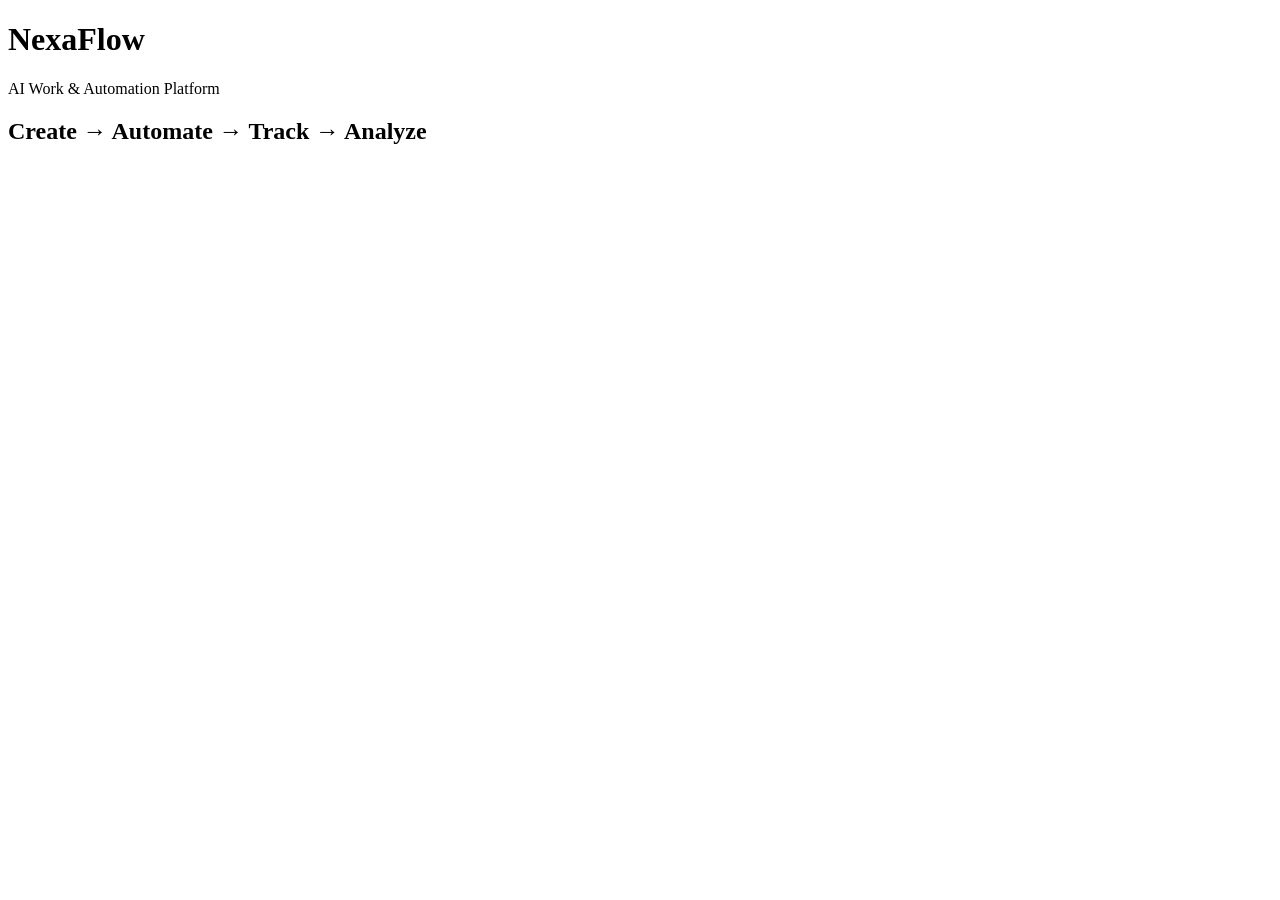
==== frontend/index.html @ 3f10efc0 "Initial NexaFlow website" ====
<!DOCTYPE html>
<html lang="en">
<head>
    <meta charset="UTF-8">
    <meta name="viewport" content="width=device-width, initial-scale=1.0">
    <title>NexaFlow</title>
</head>

<body>
    <h1>NexaFlow</h1>

    <p>AI Work & Automation Platform</p>

    <h2>Create → Automate → Track → Analyze</h2>
</body>
</html>
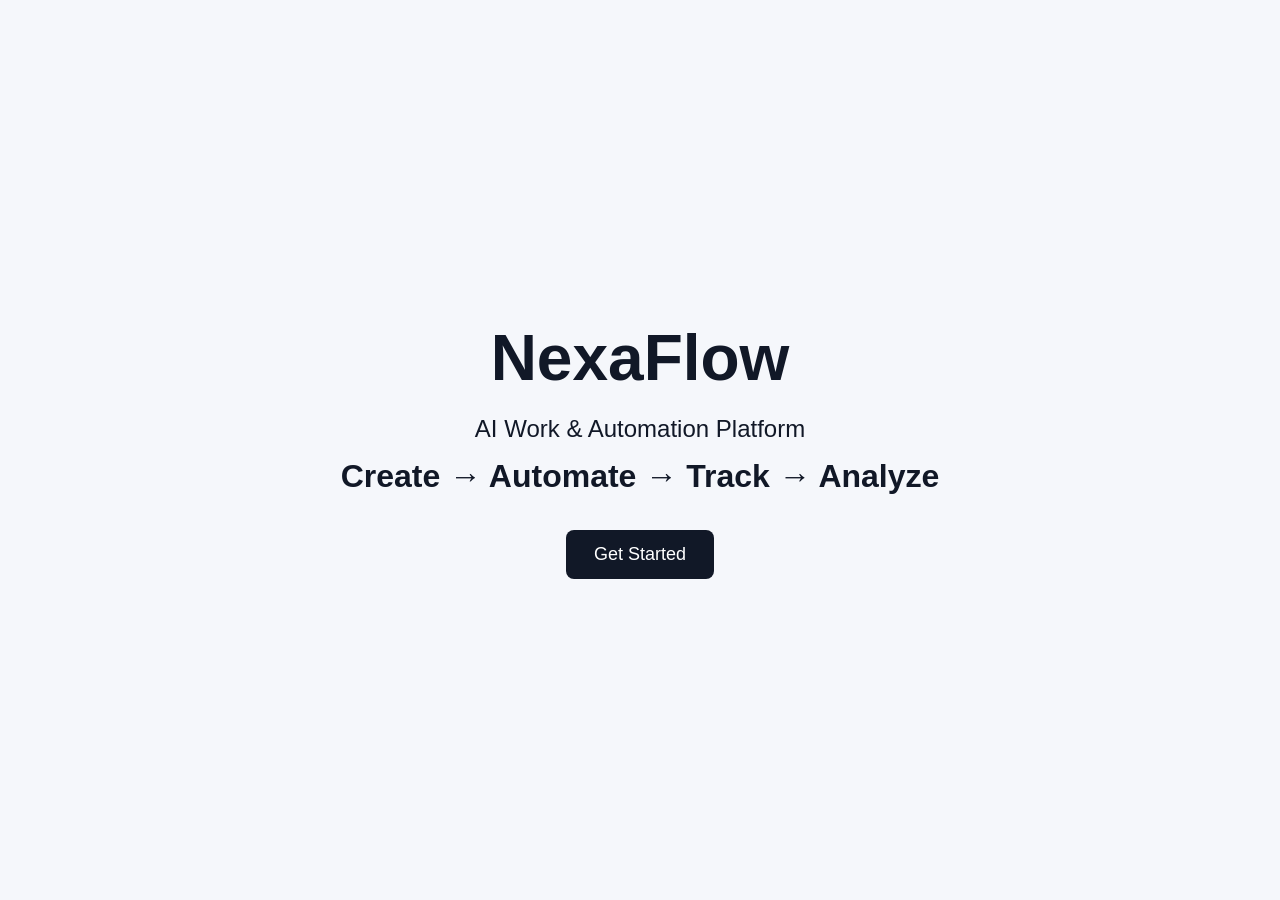
==== commit e445cc0f: "Add NexaFlow landing page styling" ====
--- a/frontend/index.html
+++ b/frontend/index.html
@@ -3,14 +3,25 @@
 <head>
     <meta charset="UTF-8">
     <meta name="viewport" content="width=device-width, initial-scale=1.0">
+
     <title>NexaFlow</title>
+
+    <link rel="stylesheet" href="style.css">
 </head>
 
 <body>
-    <h1>NexaFlow</h1>
 
-    <p>AI Work & Automation Platform</p>
+    <section class="hero">
 
-    <h2>Create → Automate → Track → Analyze</h2>
+        <h1>NexaFlow</h1>
+
+        <p>AI Work & Automation Platform</p>
+
+        <h2>Create → Automate → Track → Analyze</h2>
+
+        <a href="#" class="btn">Get Started</a>
+
+    </section>
+
 </body>
 </html>
--- a/frontend/style.css
+++ b/frontend/style.css
@@ -0,0 +1,46 @@
+* {
+    margin: 0;
+    padding: 0;
+    box-sizing: border-box;
+}
+
+body {
+    font-family: Arial, sans-serif;
+    background: #f5f7fb;
+    color: #111827;
+}
+
+.hero {
+    min-height: 100vh;
+    display: flex;
+    flex-direction: column;
+    justify-content: center;
+    align-items: center;
+    text-align: center;
+    padding: 40px 20px;
+}
+
+.hero h1 {
+    font-size: 64px;
+    margin-bottom: 20px;
+}
+
+.hero p {
+    font-size: 24px;
+    margin-bottom: 15px;
+}
+
+.hero h2 {
+    font-size: 32px;
+    margin-bottom: 35px;
+}
+
+.btn {
+    display: inline-block;
+    padding: 14px 28px;
+    background: #111827;
+    color: white;
+    text-decoration: none;
+    border-radius: 8px;
+    font-size: 18px;
+}
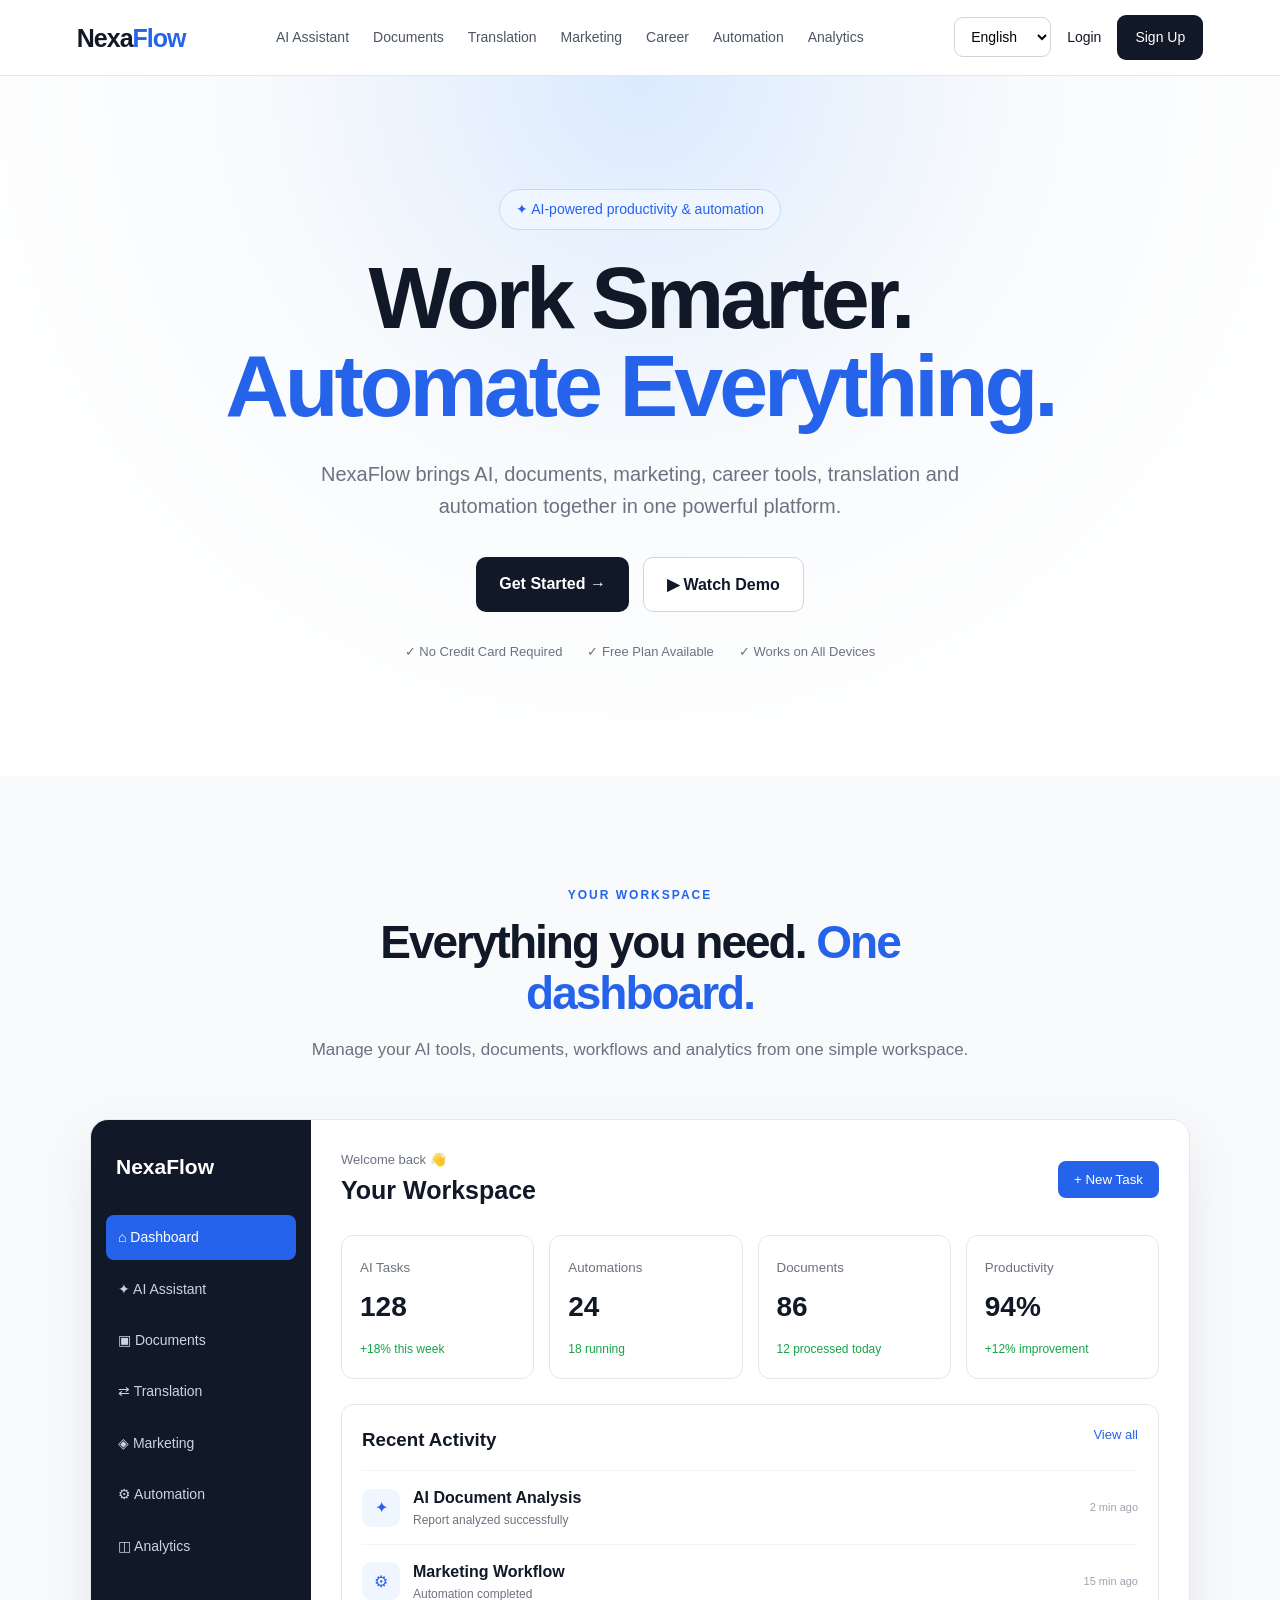
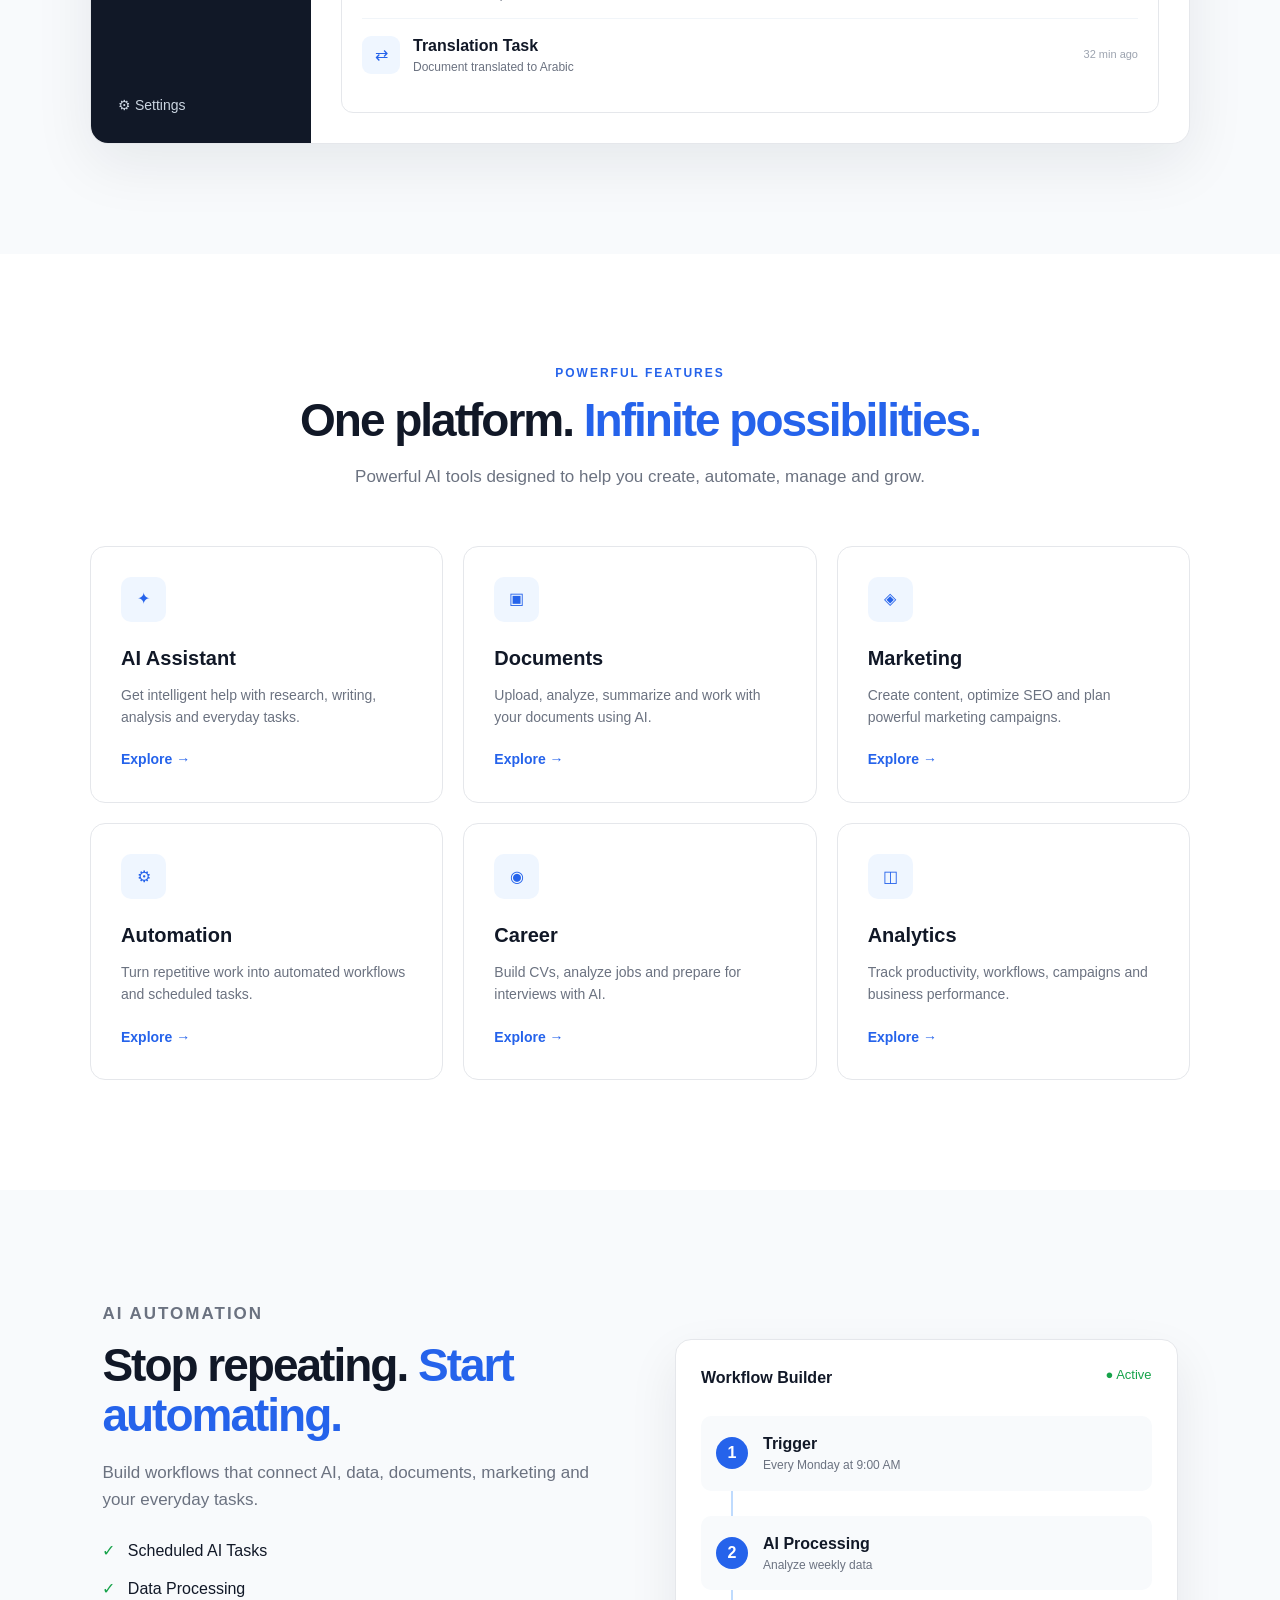
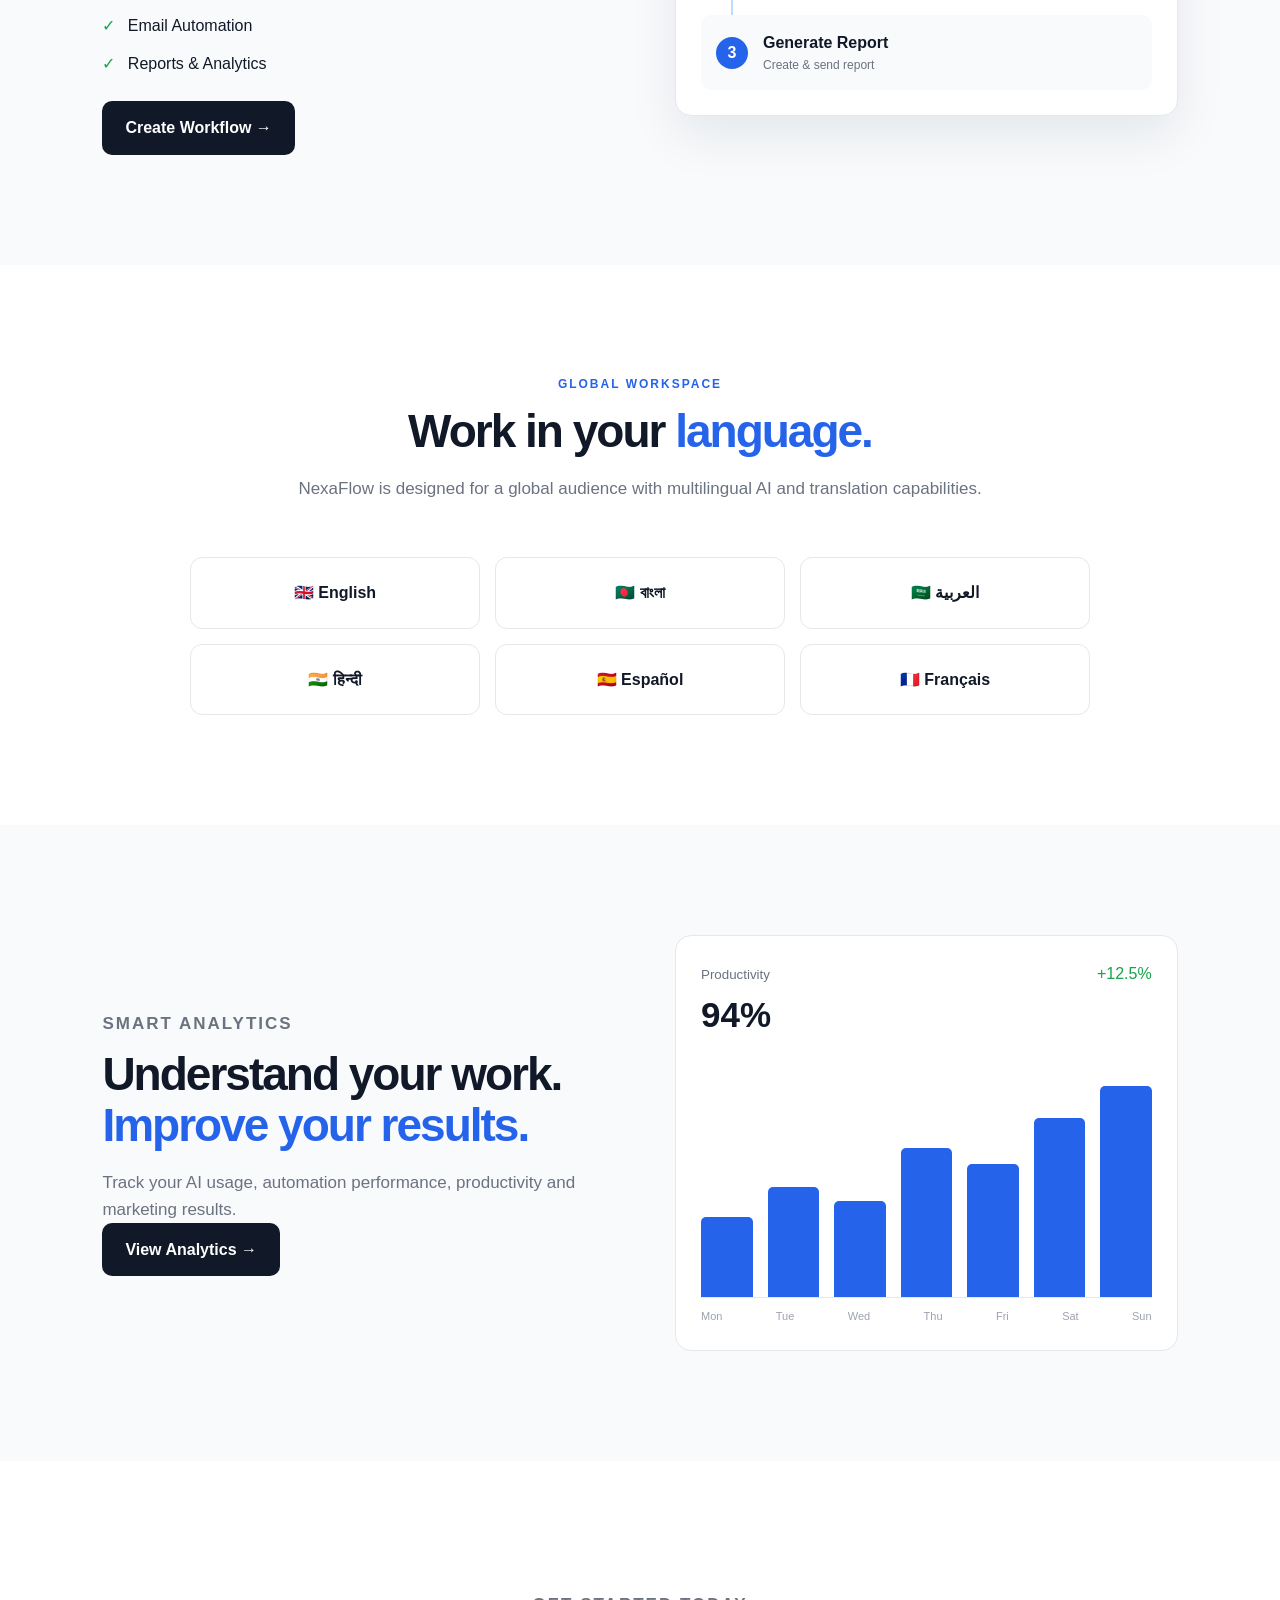
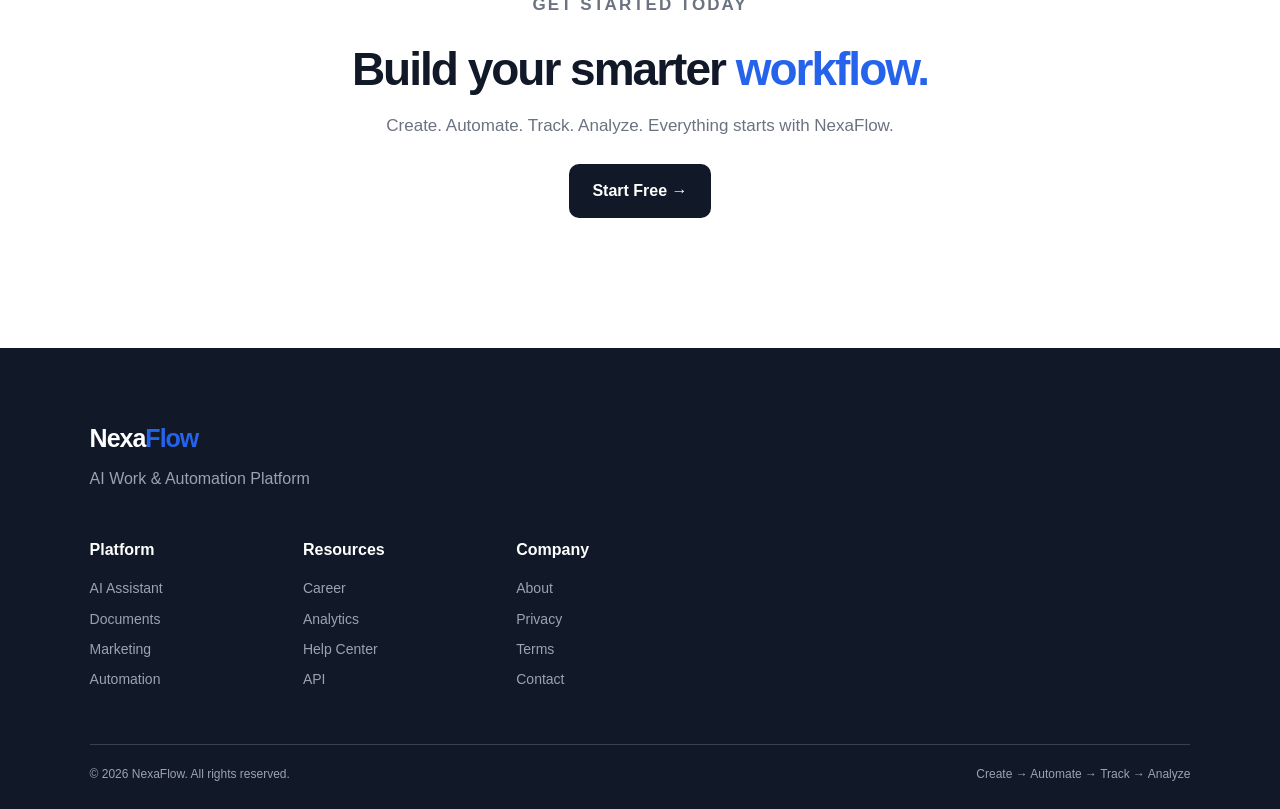
==== commit 6a6c672c: "Build NexaFlow landing page" ====
--- a/frontend/index.html
+++ b/frontend/index.html
@@ -4,24 +4,582 @@
     <meta charset="UTF-8">
     <meta name="viewport" content="width=device-width, initial-scale=1.0">
 
-    <title>NexaFlow</title>
+    <title>NexaFlow — AI Work & Automation Platform</title>
 
     <link rel="stylesheet" href="style.css">
 </head>
 
 <body>
 
-    <section class="hero">
-
-        <h1>NexaFlow</h1>
-
-        <p>AI Work & Automation Platform</p>
-
-        <h2>Create → Automate → Track → Analyze</h2>
-
-        <a href="#" class="btn">Get Started</a>
-
-    </section>
+    <!-- ================= NAVBAR ================= -->
+
+    <header class="navbar">
+        <div class="logo">
+            Nexa<span>Flow</span>
+        </div>
+
+        <nav class="nav-links">
+            <a href="#features">AI Assistant</a>
+            <a href="#features">Documents</a>
+            <a href="#translation">Translation</a>
+            <a href="#features">Marketing</a>
+            <a href="#features">Career</a>
+            <a href="#automation">Automation</a>
+            <a href="#analytics">Analytics</a>
+        </nav>
+
+        <div class="nav-actions">
+            <select class="language-select">
+                <option>English</option>
+                <option>বাংলা</option>
+                <option>العربية</option>
+                <option>हिन्दी</option>
+                <option>Español</option>
+            </select>
+
+            <a href="#" class="login">Login</a>
+
+            <a href="#" class="signup">
+                Sign Up
+            </a>
+        </div>
+    </header>
+
+
+    <!-- ================= HERO ================= -->
+
+    <main>
+
+        <section class="hero">
+
+            <div class="hero-content">
+
+                <div class="hero-badge">
+                    ✦ AI-powered productivity & automation
+                </div>
+
+                <h1>
+                    Work Smarter.
+                    <span>Automate Everything.</span>
+                </h1>
+
+                <p class="hero-text">
+                    NexaFlow brings AI, documents, marketing, career tools,
+                    translation and automation together in one powerful platform.
+                </p>
+
+                <div class="hero-buttons">
+                    <a href="#" class="primary-button">
+                        Get Started →
+                    </a>
+
+                    <a href="#dashboard" class="secondary-button">
+                        ▶ Watch Demo
+                    </a>
+                </div>
+
+                <div class="hero-checks">
+                    <span>✓ No Credit Card Required</span>
+                    <span>✓ Free Plan Available</span>
+                    <span>✓ Works on All Devices</span>
+                </div>
+
+            </div>
+
+        </section>
+
+
+        <!-- ================= DASHBOARD PREVIEW ================= -->
+
+        <section class="dashboard-section" id="dashboard">
+
+            <div class="section-heading">
+                <p class="section-label">YOUR WORKSPACE</p>
+
+                <h2>
+                    Everything you need.
+                    <span>One dashboard.</span>
+                </h2>
+
+                <p>
+                    Manage your AI tools, documents, workflows and analytics
+                    from one simple workspace.
+                </p>
+            </div>
+
+
+            <div class="dashboard-preview">
+
+                <aside class="dashboard-sidebar">
+
+                    <div class="sidebar-logo">
+                        NexaFlow
+                    </div>
+
+                    <a class="active">⌂ Dashboard</a>
+                    <a>✦ AI Assistant</a>
+                    <a>▣ Documents</a>
+                    <a>⇄ Translation</a>
+                    <a>◈ Marketing</a>
+                    <a>⚙ Automation</a>
+                    <a>◫ Analytics</a>
+
+                    <div class="sidebar-bottom">
+                        <a>⚙ Settings</a>
+                    </div>
+
+                </aside>
+
+
+                <div class="dashboard-main">
+
+                    <div class="dashboard-top">
+
+                        <div>
+                            <p>Welcome back 👋</p>
+                            <h3>Your Workspace</h3>
+                        </div>
+
+                        <button>
+                            + New Task
+                        </button>
+
+                    </div>
+
+
+                    <div class="stats-grid">
+
+                        <div class="stat-card">
+                            <small>AI Tasks</small>
+                            <strong>128</strong>
+                            <span>+18% this week</span>
+                        </div>
+
+                        <div class="stat-card">
+                            <small>Automations</small>
+                            <strong>24</strong>
+                            <span>18 running</span>
+                        </div>
+
+                        <div class="stat-card">
+                            <small>Documents</small>
+                            <strong>86</strong>
+                            <span>12 processed today</span>
+                        </div>
+
+                        <div class="stat-card">
+                            <small>Productivity</small>
+                            <strong>94%</strong>
+                            <span>+12% improvement</span>
+                        </div>
+
+                    </div>
+
+
+                    <div class="activity-card">
+
+                        <div class="card-header">
+                            <h3>Recent Activity</h3>
+                            <a href="#">View all</a>
+                        </div>
+
+                        <div class="activity">
+                            <div class="activity-icon">✦</div>
+
+                            <div>
+                                <strong>AI Document Analysis</strong>
+                                <p>Report analyzed successfully</p>
+                            </div>
+
+                            <time>2 min ago</time>
+                        </div>
+
+                        <div class="activity">
+                            <div class="activity-icon">⚙</div>
+
+                            <div>
+                                <strong>Marketing Workflow</strong>
+                                <p>Automation completed</p>
+                            </div>
+
+                            <time>15 min ago</time>
+                        </div>
+
+                        <div class="activity">
+                            <div class="activity-icon">⇄</div>
+
+                            <div>
+                                <strong>Translation Task</strong>
+                                <p>Document translated to Arabic</p>
+                            </div>
+
+                            <time>32 min ago</time>
+                        </div>
+
+                    </div>
+
+                </div>
+
+            </div>
+
+        </section>
+
+
+        <!-- ================= FEATURES ================= -->
+
+        <section class="features-section" id="features">
+
+            <div class="section-heading">
+
+                <p class="section-label">POWERFUL FEATURES</p>
+
+                <h2>
+                    One platform.
+                    <span>Infinite possibilities.</span>
+                </h2>
+
+                <p>
+                    Powerful AI tools designed to help you create,
+                    automate, manage and grow.
+                </p>
+
+            </div>
+
+
+            <div class="features-grid">
+
+                <div class="feature-card">
+                    <div class="feature-icon">✦</div>
+                    <h3>AI Assistant</h3>
+                    <p>
+                        Get intelligent help with research, writing,
+                        analysis and everyday tasks.
+                    </p>
+                    <a href="#">Explore →</a>
+                </div>
+
+
+                <div class="feature-card">
+                    <div class="feature-icon">▣</div>
+                    <h3>Documents</h3>
+                    <p>
+                        Upload, analyze, summarize and work with
+                        your documents using AI.
+                    </p>
+                    <a href="#">Explore →</a>
+                </div>
+
+
+                <div class="feature-card">
+                    <div class="feature-icon">◈</div>
+                    <h3>Marketing</h3>
+                    <p>
+                        Create content, optimize SEO and plan
+                        powerful marketing campaigns.
+                    </p>
+                    <a href="#">Explore →</a>
+                </div>
+
+
+                <div class="feature-card">
+                    <div class="feature-icon">⚙</div>
+                    <h3>Automation</h3>
+                    <p>
+                        Turn repetitive work into automated
+                        workflows and scheduled tasks.
+                    </p>
+                    <a href="#">Explore →</a>
+                </div>
+
+
+                <div class="feature-card">
+                    <div class="feature-icon">◉</div>
+                    <h3>Career</h3>
+                    <p>
+                        Build CVs, analyze jobs and prepare
+                        for interviews with AI.
+                    </p>
+                    <a href="#">Explore →</a>
+                </div>
+
+
+                <div class="feature-card">
+                    <div class="feature-icon">◫</div>
+                    <h3>Analytics</h3>
+                    <p>
+                        Track productivity, workflows,
+                        campaigns and business performance.
+                    </p>
+                    <a href="#">Explore →</a>
+                </div>
+
+            </div>
+
+        </section>
+
+
+        <!-- ================= AUTOMATION ================= -->
+
+        <section class="automation-section" id="automation">
+
+            <div class="automation-content">
+
+                <p class="section-label">AI AUTOMATION</p>
+
+                <h2>
+                    Stop repeating.
+                    <span>Start automating.</span>
+                </h2>
+
+                <p>
+                    Build workflows that connect AI, data, documents,
+                    marketing and your everyday tasks.
+                </p>
+
+                <div class="automation-list">
+
+                    <div>
+                        <span>✓</span>
+                        Scheduled AI Tasks
+                    </div>
+
+                    <div>
+                        <span>✓</span>
+                        Data Processing
+                    </div>
+
+                    <div>
+                        <span>✓</span>
+                        Email Automation
+                    </div>
+
+                    <div>
+                        <span>✓</span>
+                        Reports & Analytics
+                    </div>
+
+                </div>
+
+                <a href="#" class="primary-button">
+                    Create Workflow →
+                </a>
+
+            </div>
+
+
+            <div class="workflow-box">
+
+                <div class="workflow-header">
+                    <strong>Workflow Builder</strong>
+                    <span class="status">● Active</span>
+                </div>
+
+                <div class="workflow-step">
+                    <b>1</b>
+                    <div>
+                        <strong>Trigger</strong>
+                        <p>Every Monday at 9:00 AM</p>
+                    </div>
+                </div>
+
+                <div class="workflow-line"></div>
+
+                <div class="workflow-step">
+                    <b>2</b>
+                    <div>
+                        <strong>AI Processing</strong>
+                        <p>Analyze weekly data</p>
+                    </div>
+                </div>
+
+                <div class="workflow-line"></div>
+
+                <div class="workflow-step">
+                    <b>3</b>
+                    <div>
+                        <strong>Generate Report</strong>
+                        <p>Create & send report</p>
+                    </div>
+                </div>
+
+            </div>
+
+        </section>
+
+
+        <!-- ================= TRANSLATION ================= -->
+
+        <section class="translation-section" id="translation">
+
+            <div class="section-heading">
+
+                <p class="section-label">GLOBAL WORKSPACE</p>
+
+                <h2>
+                    Work in your
+                    <span>language.</span>
+                </h2>
+
+                <p>
+                    NexaFlow is designed for a global audience with
+                    multilingual AI and translation capabilities.
+                </p>
+
+            </div>
+
+            <div class="language-cards">
+
+                <div>🇬🇧 English</div>
+                <div>🇧🇩 বাংলা</div>
+                <div>🇸🇦 العربية</div>
+                <div>🇮🇳 हिन्दी</div>
+                <div>🇪🇸 Español</div>
+                <div>🇫🇷 Français</div>
+
+            </div>
+
+        </section>
+
+
+        <!-- ================= ANALYTICS ================= -->
+
+        <section class="analytics-section" id="analytics">
+
+            <div class="analytics-content">
+
+                <p class="section-label">SMART ANALYTICS</p>
+
+                <h2>
+                    Understand your work.
+                    <span>Improve your results.</span>
+                </h2>
+
+                <p>
+                    Track your AI usage, automation performance,
+                    productivity and marketing results.
+                </p>
+
+                <a href="#" class="primary-button">
+                    View Analytics →
+                </a>
+
+            </div>
+
+
+            <div class="chart-card">
+
+                <div class="chart-header">
+                    <div>
+                        <small>Productivity</small>
+                        <h3>94%</h3>
+                    </div>
+
+                    <span>+12.5%</span>
+                </div>
+
+                <div class="chart">
+
+                    <div class="bar" style="height: 35%"></div>
+                    <div class="bar" style="height: 48%"></div>
+                    <div class="bar" style="height: 42%"></div>
+                    <div class="bar" style="height: 65%"></div>
+                    <div class="bar" style="height: 58%"></div>
+                    <div class="bar" style="height: 78%"></div>
+                    <div class="bar" style="height: 92%"></div>
+
+                </div>
+
+                <div class="chart-days">
+                    <span>Mon</span>
+                    <span>Tue</span>
+                    <span>Wed</span>
+                    <span>Thu</span>
+                    <span>Fri</span>
+                    <span>Sat</span>
+                    <span>Sun</span>
+                </div>
+
+            </div>
+
+        </section>
+
+
+        <!-- ================= CTA ================= -->
+
+        <section class="cta-section">
+
+            <p class="section-label">GET STARTED TODAY</p>
+
+            <h2>
+                Build your smarter
+                <span>workflow.</span>
+            </h2>
+
+            <p>
+                Create. Automate. Track. Analyze.
+                Everything starts with NexaFlow.
+            </p>
+
+            <a href="#" class="primary-button">
+                Start Free →
+            </a>
+
+        </section>
+
+    </main>
+
+
+    <!-- ================= FOOTER ================= -->
+
+    <footer class="footer">
+
+        <div class="footer-brand">
+
+            <div class="logo">
+                Nexa<span>Flow</span>
+            </div>
+
+            <p>
+                AI Work & Automation Platform
+            </p>
+
+        </div>
+
+
+        <div class="footer-links">
+
+            <div>
+                <h4>Platform</h4>
+                <a href="#">AI Assistant</a>
+                <a href="#">Documents</a>
+                <a href="#">Marketing</a>
+                <a href="#">Automation</a>
+            </div>
+
+            <div>
+                <h4>Resources</h4>
+                <a href="#">Career</a>
+                <a href="#">Analytics</a>
+                <a href="#">Help Center</a>
+                <a href="#">API</a>
+            </div>
+
+            <div>
+                <h4>Company</h4>
+                <a href="#">About</a>
+                <a href="#">Privacy</a>
+                <a href="#">Terms</a>
+                <a href="#">Contact</a>
+            </div>
+
+        </div>
+
+        <div class="footer-bottom">
+            <p>© 2026 NexaFlow. All rights reserved.</p>
+            <p>Create → Automate → Track → Analyze</p>
+        </div>
+
+    </footer>
 
 </body>
 </html>
--- a/frontend/style.css
+++ b/frontend/style.css
@@ -1,46 +1,752 @@
+/* =========================
+   RESET
+========================= */
+
 * {
     margin: 0;
     padding: 0;
     box-sizing: border-box;
 }
 
+html {
+    scroll-behavior: smooth;
+}
+
 body {
-    font-family: Arial, sans-serif;
-    background: #f5f7fb;
+    font-family: Arial, Helvetica, sans-serif;
     color: #111827;
-}
-
-.hero {
-    min-height: 100vh;
-    display: flex;
-    flex-direction: column;
-    justify-content: center;
-    align-items: center;
-    text-align: center;
-    padding: 40px 20px;
-}
-
-.hero h1 {
-    font-size: 64px;
-    margin-bottom: 20px;
-}
-
-.hero p {
-    font-size: 24px;
-    margin-bottom: 15px;
-}
-
-.hero h2 {
-    font-size: 32px;
-    margin-bottom: 35px;
-}
-
-.btn {
-    display: inline-block;
-    padding: 14px 28px;
+    background: #ffffff;
+    line-height: 1.6;
+}
+
+a {
+    text-decoration: none;
+    color: inherit;
+}
+
+
+/* =========================
+   NAVBAR
+========================= */
+
+.navbar {
+    height: 76px;
+    padding: 0 6%;
+    display: flex;
+    align-items: center;
+    justify-content: space-between;
+    border-bottom: 1px solid #e5e7eb;
+    background: #ffffff;
+    position: sticky;
+    top: 0;
+    z-index: 1000;
+}
+
+.logo {
+    font-size: 25px;
+    font-weight: 800;
+    letter-spacing: -1px;
+}
+
+.logo span {
+    color: #2563eb;
+}
+
+.nav-links {
+    display: flex;
+    gap: 24px;
+    align-items: center;
+}
+
+.nav-links a {
+    font-size: 14px;
+    color: #4b5563;
+    transition: 0.2s;
+}
+
+.nav-links a:hover {
+    color: #2563eb;
+}
+
+.nav-actions {
+    display: flex;
+    align-items: center;
+    gap: 16px;
+}
+
+.language-select {
+    padding: 10px 12px;
+    border: 1px solid #d1d5db;
+    border-radius: 9px;
+    background: #ffffff;
+    font-size: 14px;
+}
+
+.login {
+    font-size: 14px;
+}
+
+.signup {
     background: #111827;
     color: white;
-    text-decoration: none;
+    padding: 11px 18px;
+    border-radius: 9px;
+    font-size: 14px;
+}
+
+
+/* =========================
+   HERO
+========================= */
+
+.hero {
+    min-height: 700px;
+    display: flex;
+    align-items: center;
+    justify-content: center;
+    text-align: center;
+    padding: 100px 20px;
+    background:
+        radial-gradient(circle at top, #dbeafe 0, #f8fafc 40%, #ffffff 75%);
+}
+
+.hero-content {
+    max-width: 900px;
+}
+
+.hero-badge {
+    display: inline-block;
+    padding: 8px 16px;
+    background: #eff6ff;
+    border: 1px solid #bfdbfe;
+    border-radius: 50px;
+    color: #2563eb;
+    font-size: 14px;
+    margin-bottom: 24px;
+}
+
+.hero h1 {
+    font-size: clamp(50px, 7vw, 88px);
+    line-height: 1;
+    letter-spacing: -4px;
+    margin-bottom: 28px;
+}
+
+.hero h1 span {
+    display: block;
+    color: #2563eb;
+}
+
+.hero-text {
+    max-width: 680px;
+    margin: auto;
+    font-size: 20px;
+    color: #6b7280;
+}
+
+.hero-buttons {
+    display: flex;
+    justify-content: center;
+    gap: 14px;
+    margin-top: 35px;
+}
+
+.primary-button,
+.secondary-button {
+    display: inline-block;
+    padding: 14px 23px;
+    border-radius: 10px;
+    font-weight: 600;
+}
+
+.primary-button {
+    background: #111827;
+    color: white;
+}
+
+.secondary-button {
+    border: 1px solid #d1d5db;
+    background: white;
+}
+
+.hero-checks {
+    display: flex;
+    justify-content: center;
+    gap: 25px;
+    margin-top: 30px;
+    color: #6b7280;
+    font-size: 13px;
+}
+
+
+/* =========================
+   SECTION HEADING
+========================= */
+
+.section-heading {
+    text-align: center;
+    max-width: 700px;
+    margin: 0 auto 55px;
+}
+
+.section-label {
+    color: #2563eb;
+    font-size: 12px;
+    font-weight: 700;
+    letter-spacing: 2px;
+    margin-bottom: 12px;
+}
+
+.section-heading h2,
+.automation-content h2,
+.analytics-content h2,
+.cta-section h2 {
+    font-size: 46px;
+    line-height: 1.1;
+    letter-spacing: -2px;
+    margin-bottom: 18px;
+}
+
+.section-heading h2 span,
+.automation-content h2 span,
+.analytics-content h2 span,
+.cta-section h2 span {
+    color: #2563eb;
+}
+
+.section-heading > p:last-child,
+.automation-content > p,
+.analytics-content > p,
+.cta-section > p {
+    color: #6b7280;
+    font-size: 17px;
+}
+
+
+/* =========================
+   DASHBOARD
+========================= */
+
+.dashboard-section {
+    padding: 110px 6%;
+    background: #f8fafc;
+}
+
+.dashboard-preview {
+    max-width: 1100px;
+    margin: auto;
+    display: flex;
+    min-height: 530px;
+    background: white;
+    border: 1px solid #e5e7eb;
+    border-radius: 18px;
+    overflow: hidden;
+    box-shadow: 0 20px 60px rgba(15, 23, 42, 0.08);
+}
+
+.dashboard-sidebar {
+    width: 220px;
+    padding: 25px 15px;
+    background: #111827;
+    color: white;
+    display: flex;
+    flex-direction: column;
+    gap: 7px;
+}
+
+.sidebar-logo {
+    font-size: 21px;
+    font-weight: bold;
+    margin: 5px 10px 25px;
+}
+
+.dashboard-sidebar a {
+    padding: 11px 12px;
     border-radius: 8px;
-    font-size: 18px;
+    color: #cbd5e1;
+    font-size: 14px;
+}
+
+.dashboard-sidebar a.active {
+    background: #2563eb;
+    color: white;
+}
+
+.sidebar-bottom {
+    margin-top: auto;
+}
+
+.dashboard-main {
+    flex: 1;
+    padding: 30px;
+}
+
+.dashboard-top {
+    display: flex;
+    justify-content: space-between;
+    align-items: center;
+    margin-bottom: 25px;
+}
+
+.dashboard-top p {
+    color: #6b7280;
+    font-size: 13px;
+}
+
+.dashboard-top h3 {
+    font-size: 25px;
+}
+
+.dashboard-top button {
+    border: none;
+    background: #2563eb;
+    color: white;
+    padding: 11px 16px;
+    border-radius: 8px;
+}
+
+.stats-grid {
+    display: grid;
+    grid-template-columns: repeat(4, 1fr);
+    gap: 15px;
+}
+
+.stat-card {
+    padding: 18px;
+    border: 1px solid #e5e7eb;
+    border-radius: 12px;
+}
+
+.stat-card small {
+    color: #6b7280;
+}
+
+.stat-card strong {
+    display: block;
+    font-size: 28px;
+    margin: 5px 0;
+}
+
+.stat-card span {
+    font-size: 12px;
+    color: #16a34a;
+}
+
+.activity-card {
+    margin-top: 25px;
+    border: 1px solid #e5e7eb;
+    border-radius: 12px;
+    padding: 20px;
+}
+
+.card-header {
+    display: flex;
+    justify-content: space-between;
+    margin-bottom: 15px;
+}
+
+.card-header a {
+    color: #2563eb;
+    font-size: 13px;
+}
+
+.activity {
+    display: flex;
+    align-items: center;
+    gap: 13px;
+    padding: 14px 0;
+    border-top: 1px solid #f1f5f9;
+}
+
+.activity-icon {
+    width: 38px;
+    height: 38px;
+    display: grid;
+    place-items: center;
+    background: #eff6ff;
+    border-radius: 9px;
+    color: #2563eb;
+}
+
+.activity p {
+    font-size: 12px;
+    color: #6b7280;
+}
+
+.activity time {
+    margin-left: auto;
+    color: #9ca3af;
+    font-size: 11px;
+}
+
+
+/* =========================
+   FEATURES
+========================= */
+
+.features-section {
+    padding: 110px 6%;
+}
+
+.features-grid {
+    max-width: 1100px;
+    margin: auto;
+    display: grid;
+    grid-template-columns: repeat(3, 1fr);
+    gap: 20px;
+}
+
+.feature-card {
+    padding: 30px;
+    border: 1px solid #e5e7eb;
+    border-radius: 15px;
+    transition: 0.25s;
+}
+
+.feature-card:hover {
+    transform: translateY(-5px);
+    box-shadow: 0 15px 35px rgba(15, 23, 42, 0.08);
+}
+
+.feature-icon {
+    width: 45px;
+    height: 45px;
+    display: grid;
+    place-items: center;
+    background: #eff6ff;
+    color: #2563eb;
+    border-radius: 10px;
+    margin-bottom: 20px;
+}
+
+.feature-card h3 {
+    margin-bottom: 10px;
+    font-size: 20px;
+}
+
+.feature-card p {
+    color: #6b7280;
+    font-size: 14px;
+    margin-bottom: 18px;
+}
+
+.feature-card a {
+    color: #2563eb;
+    font-weight: 600;
+    font-size: 14px;
+}
+
+
+/* =========================
+   AUTOMATION
+========================= */
+
+.automation-section {
+    padding: 110px 8%;
+    background: #f8fafc;
+    display: grid;
+    grid-template-columns: 1fr 1fr;
+    gap: 70px;
+    align-items: center;
+}
+
+.automation-list {
+    margin: 25px 0;
+}
+
+.automation-list div {
+    margin: 12px 0;
+}
+
+.automation-list span {
+    color: #16a34a;
+    margin-right: 8px;
+}
+
+.workflow-box {
+    background: white;
+    border: 1px solid #e5e7eb;
+    border-radius: 16px;
+    padding: 25px;
+    box-shadow: 0 20px 50px rgba(15, 23, 42, 0.08);
+}
+
+.workflow-header {
+    display: flex;
+    justify-content: space-between;
+    margin-bottom: 25px;
+}
+
+.status {
+    color: #16a34a;
+    font-size: 13px;
+}
+
+.workflow-step {
+    display: flex;
+    gap: 15px;
+    align-items: center;
+    padding: 15px;
+    background: #f8fafc;
+    border-radius: 10px;
+}
+
+.workflow-step b {
+    width: 32px;
+    height: 32px;
+    display: grid;
+    place-items: center;
+    background: #2563eb;
+    color: white;
+    border-radius: 50%;
+}
+
+.workflow-step p {
+    color: #6b7280;
+    font-size: 12px;
+}
+
+.workflow-line {
+    height: 25px;
+    width: 2px;
+    background: #bfdbfe;
+    margin-left: 30px;
+}
+
+
+/* =========================
+   TRANSLATION
+========================= */
+
+.translation-section {
+    padding: 110px 6%;
+}
+
+.language-cards {
+    max-width: 900px;
+    margin: auto;
+    display: grid;
+    grid-template-columns: repeat(3, 1fr);
+    gap: 15px;
+}
+
+.language-cards div {
+    padding: 22px;
+    border: 1px solid #e5e7eb;
+    border-radius: 12px;
+    text-align: center;
+    font-weight: 600;
+}
+
+
+/* =========================
+   ANALYTICS
+========================= */
+
+.analytics-section {
+    padding: 110px 8%;
+    background: #f8fafc;
+    display: grid;
+    grid-template-columns: 1fr 1fr;
+    gap: 70px;
+    align-items: center;
+}
+
+.chart-card {
+    background: white;
+    border: 1px solid #e5e7eb;
+    border-radius: 16px;
+    padding: 25px;
+}
+
+.chart-header {
+    display: flex;
+    justify-content: space-between;
+}
+
+.chart-header small {
+    color: #6b7280;
+}
+
+.chart-header h3 {
+    font-size: 35px;
+}
+
+.chart-header span {
+    color: #16a34a;
+}
+
+.chart {
+    height: 230px;
+    margin-top: 25px;
+    display: flex;
+    align-items: end;
+    gap: 15px;
+    border-bottom: 1px solid #e5e7eb;
+}
+
+.bar {
+    flex: 1;
+    background: #2563eb;
+    border-radius: 5px 5px 0 0;
+}
+
+.chart-days {
+    display: flex;
+    justify-content: space-between;
+    margin-top: 10px;
+    color: #9ca3af;
+    font-size: 11px;
+}
+
+
+/* =========================
+   CTA
+========================= */
+
+.cta-section {
+    text-align: center;
+    padding: 130px 20px;
+}
+
+.cta-section p {
+    max-width: 600px;
+    margin: 0 auto 25px;
+}
+
+
+/* =========================
+   FOOTER
+========================= */
+
+.footer {
+    background: #111827;
+    color: white;
+    padding: 70px 7% 25px;
+}
+
+.footer-brand p {
+    color: #9ca3af;
+    margin-top: 8px;
+}
+
+.footer-links {
+    display: grid;
+    grid-template-columns: repeat(3, 1fr);
+    max-width: 600px;
+    margin: 45px 0;
+    gap: 40px;
+}
+
+.footer-links h4 {
+    margin-bottom: 15px;
+}
+
+.footer-links a {
+    display: block;
+    color: #9ca3af;
+    font-size: 14px;
+    margin: 8px 0;
+}
+
+.footer-bottom {
+    padding-top: 20px;
+    border-top: 1px solid #374151;
+    display: flex;
+    justify-content: space-between;
+    color: #9ca3af;
+    font-size: 12px;
+}
+
+
+/* =========================
+   RESPONSIVE
+========================= */
+
+@media (max-width: 1000px) {
+
+    .nav-links {
+        display: none;
+    }
+
+    .features-grid {
+        grid-template-columns: repeat(2, 1fr);
+    }
+
+    .automation-section,
+    .analytics-section {
+        grid-template-columns: 1fr;
+    }
+
+    .stats-grid {
+        grid-template-columns: repeat(2, 1fr);
+    }
+}
+
+
+@media (max-width: 700px) {
+
+    .navbar {
+        padding: 0 20px;
+    }
+
+    .nav-actions .login,
+    .language-select {
+        display: none;
+    }
+
+    .hero {
+        min-height: 600px;
+        padding: 80px 20px;
+    }
+
+    .hero h1 {
+        letter-spacing: -2px;
+    }
+
+    .hero-text {
+        font-size: 17px;
+    }
+
+    .hero-buttons {
+        flex-direction: column;
+    }
+
+    .hero-checks {
+        flex-direction: column;
+        gap: 8px;
+    }
+
+    .dashboard-sidebar {
+        display: none;
+    }
+
+    .dashboard-main {
+        padding: 20px;
+    }
+
+    .features-grid,
+    .language-cards {
+        grid-template-columns: 1fr;
+    }
+
+    .stats-grid {
+        grid-template-columns: 1fr;
+    }
+
+    .section-heading h2,
+    .automation-content h2,
+    .analytics-content h2,
+    .cta-section h2 {
+        font-size: 36px;
+    }
+
+    .footer-links {
+        grid-template-columns: 1fr 1fr;
+    }
+
+    .footer-bottom {
+        flex-direction: column;
+        gap: 10px;
+    }
 }
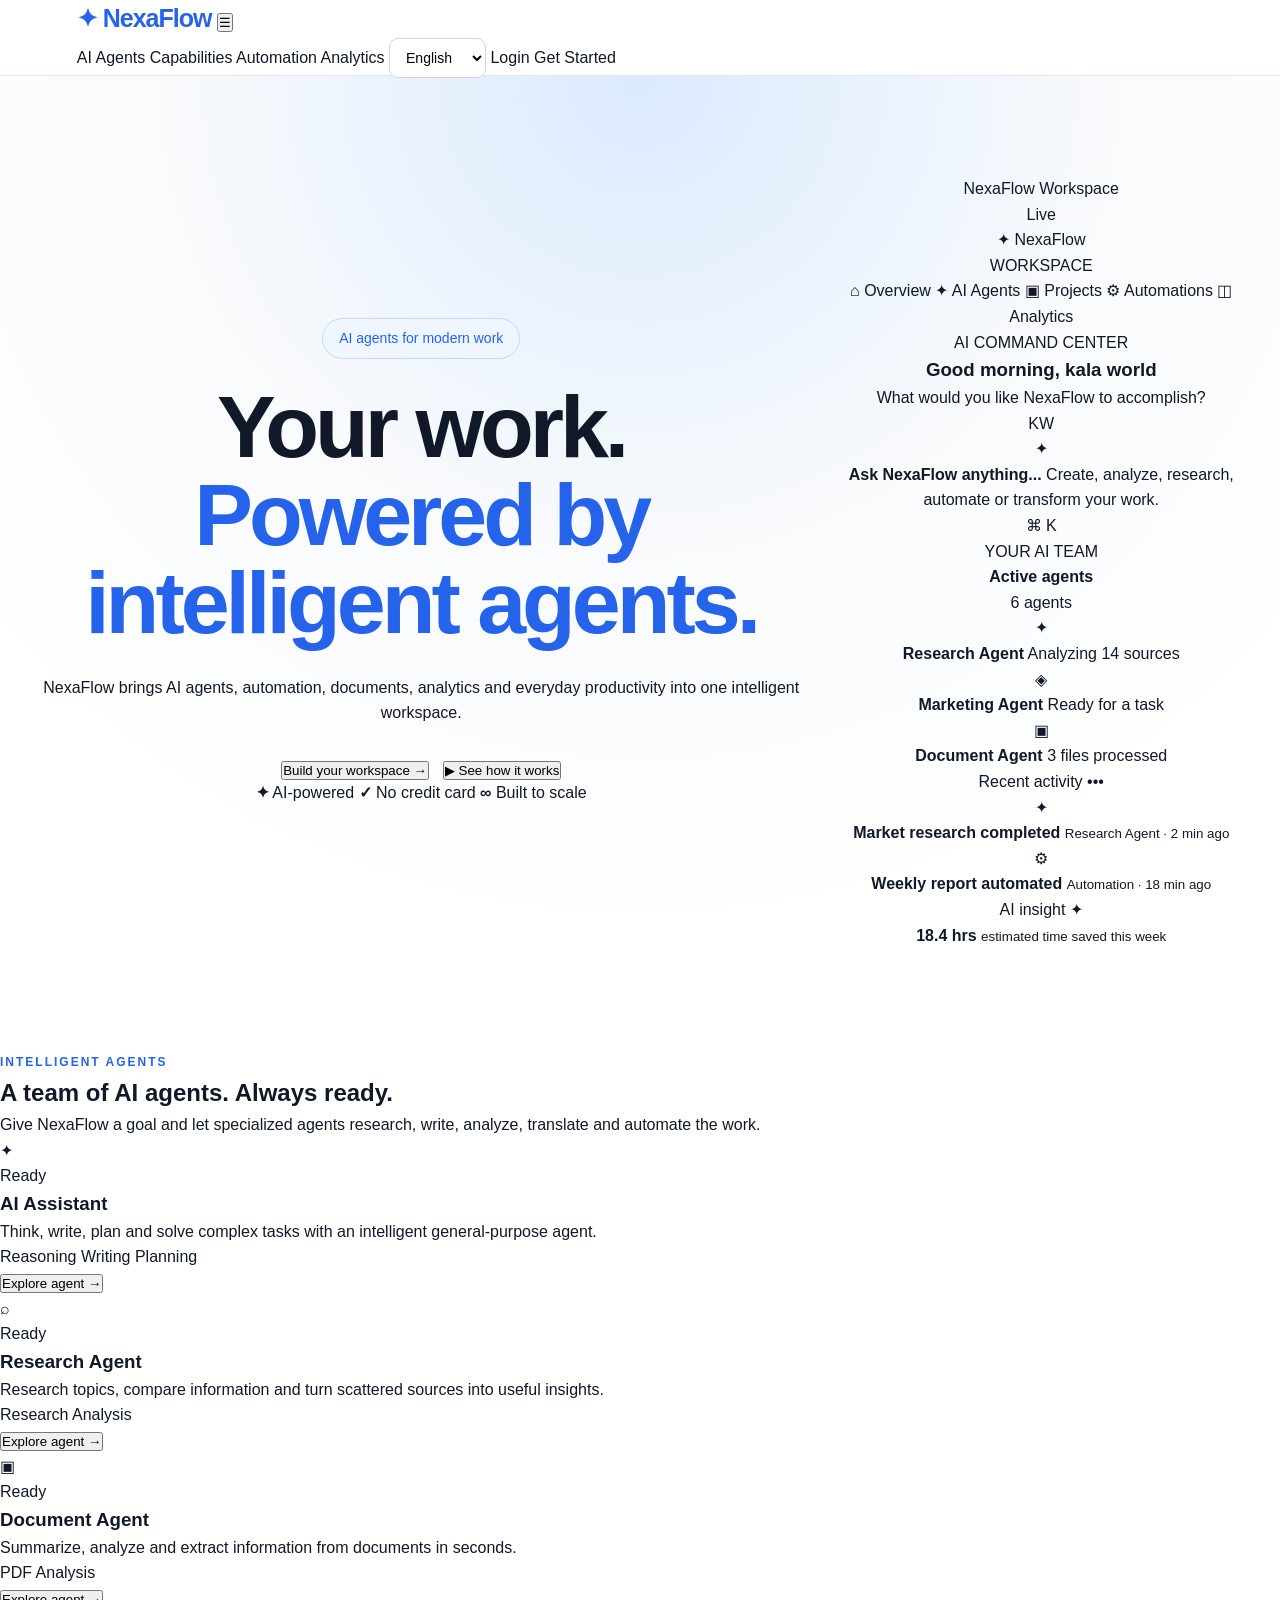
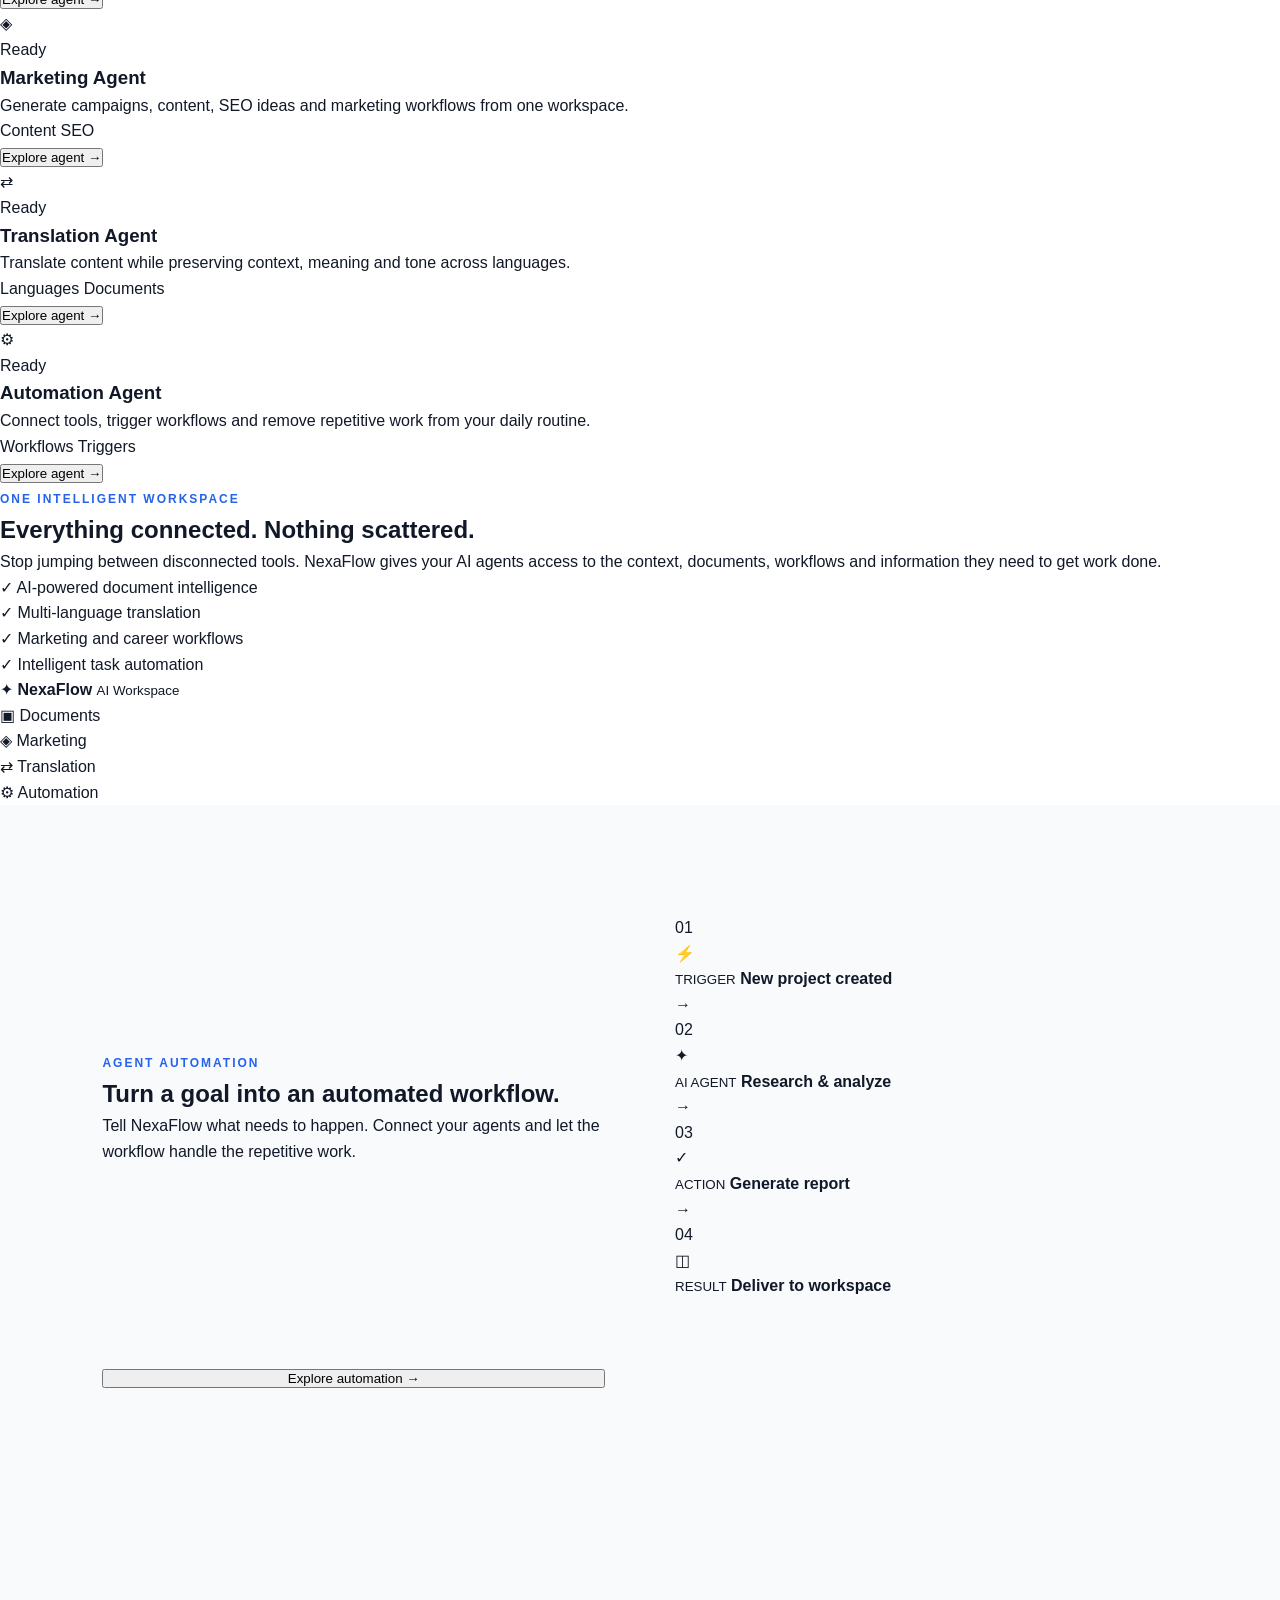
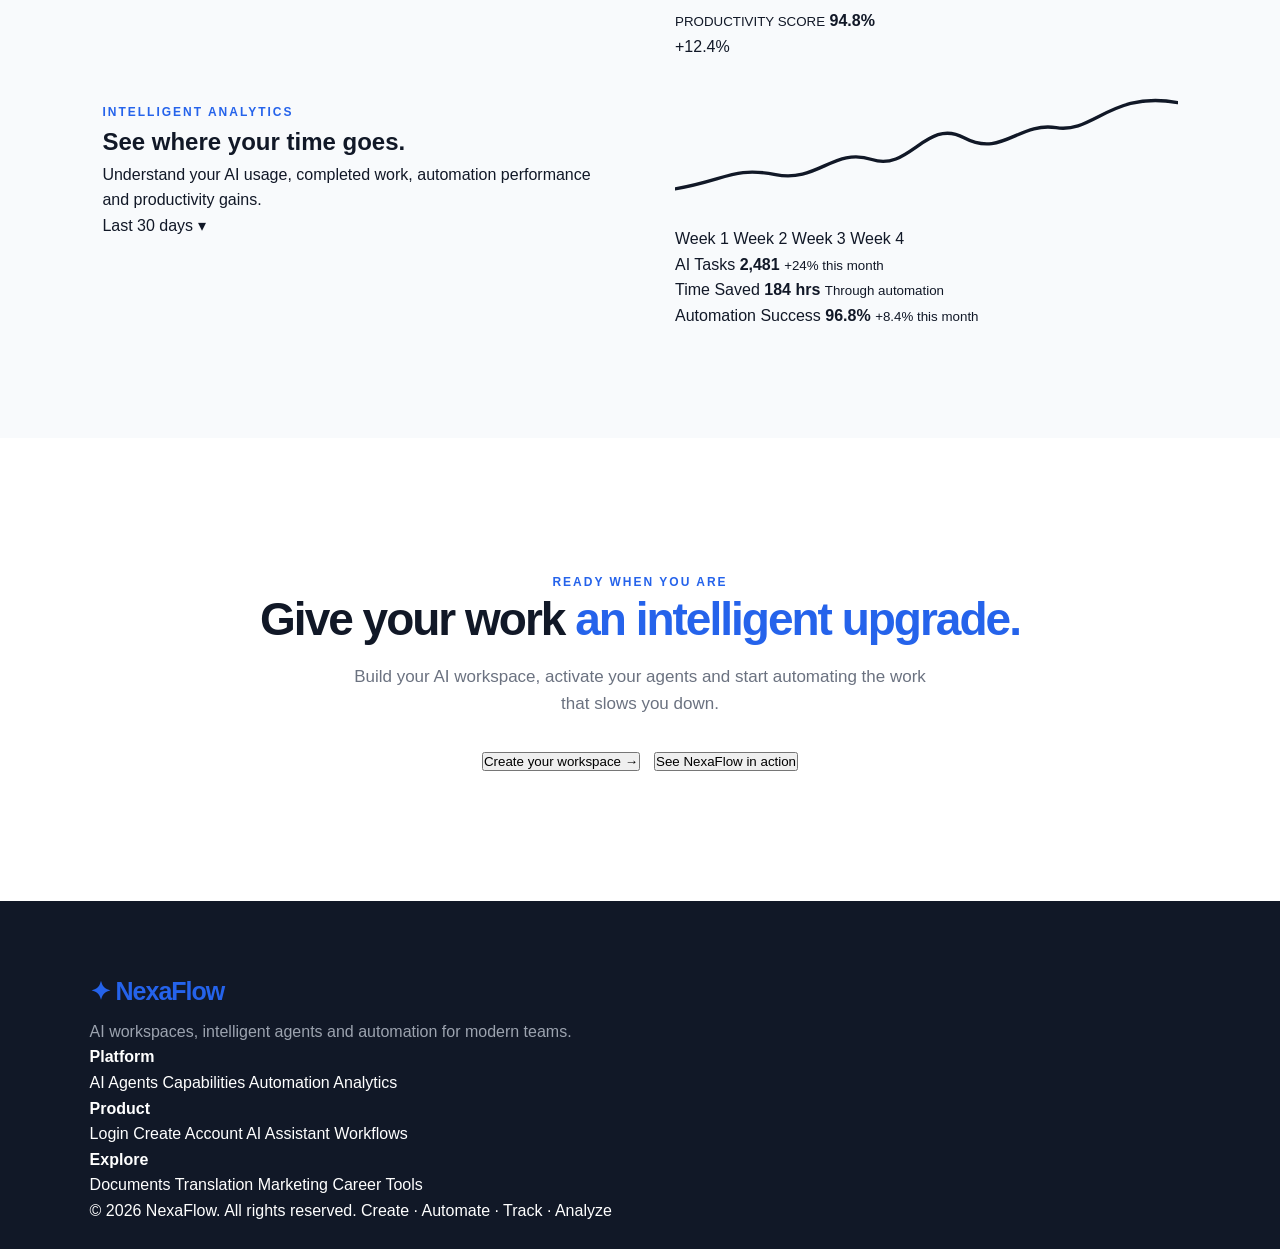
==== commit ef02094f: "Save current NexaFlow frontend before redesign" ====
--- a/frontend/index.html
+++ b/frontend/index.html
@@ -4,582 +4,1136 @@
     <meta charset="UTF-8">
     <meta name="viewport" content="width=device-width, initial-scale=1.0">
 
+    <meta
+        name="description"
+        content="NexaFlow — AI agents, automation and intelligent workspaces for modern teams."
+    >
+
     <title>NexaFlow — AI Work & Automation Platform</title>
 
     <link rel="stylesheet" href="style.css">
 </head>
 
-<body>
-
-    <!-- ================= NAVBAR ================= -->
-
-    <header class="navbar">
-        <div class="logo">
-            Nexa<span>Flow</span>
-        </div>
-
-        <nav class="nav-links">
-            <a href="#features">AI Assistant</a>
-            <a href="#features">Documents</a>
-            <a href="#translation">Translation</a>
-            <a href="#features">Marketing</a>
-            <a href="#features">Career</a>
+<body class="home-page">
+
+<!-- =========================================================
+     NAVBAR
+========================================================= -->
+
+<header class="navbar">
+
+    <div class="nav-container">
+
+        <a href="#" class="logo">
+            <span class="logo-mark">✦</span>
+            <span>NexaFlow</span>
+        </a>
+
+        <button
+            class="mobile-menu-btn"
+            id="mobileMenuBtn"
+            type="button"
+            aria-label="Open navigation"
+        >
+            ☰
+        </button>
+
+        <nav class="nav-menu" id="navMenu">
+
+            <a href="#agents">AI Agents</a>
+            <a href="#capabilities">Capabilities</a>
             <a href="#automation">Automation</a>
             <a href="#analytics">Analytics</a>
+
+            <select
+                class="language-select"
+                id="languageSelect"
+                aria-label="Language"
+            >
+                <option value="en">English</option>
+                <option value="bn">বাংলা</option>
+                <option value="ar">العربية</option>
+                <option value="hi">हिन्दी</option>
+                <option value="es">Español</option>
+            </select>
+
+            <a href="login.html" class="login-btn">
+                Login
+            </a>
+
+            <a href="signup.html" class="signup-btn">
+                Get Started
+            </a>
+
         </nav>
 
-        <div class="nav-actions">
-            <select class="language-select">
-                <option>English</option>
-                <option>বাংলা</option>
-                <option>العربية</option>
-                <option>हिन्दी</option>
-                <option>Español</option>
-            </select>
-
-            <a href="#" class="login">Login</a>
-
-            <a href="#" class="signup">
-                Sign Up
-            </a>
-        </div>
-    </header>
-
-
-    <!-- ================= HERO ================= -->
-
-    <main>
-
-        <section class="hero">
-
-            <div class="hero-content">
-
-                <div class="hero-badge">
-                    ✦ AI-powered productivity & automation
+    </div>
+
+</header>
+
+
+<!-- =========================================================
+     HERO
+========================================================= -->
+
+<main>
+
+<section class="hero">
+
+    <div class="hero-glow hero-glow-one"></div>
+    <div class="hero-glow hero-glow-two"></div>
+
+    <div class="hero-content">
+
+        <div class="hero-badge">
+            <span class="status-dot"></span>
+            AI agents for modern work
+        </div>
+
+        <h1>
+            Your work.
+            <span>Powered by intelligent agents.</span>
+        </h1>
+
+        <p>
+            NexaFlow brings AI agents, automation, documents,
+            analytics and everyday productivity into one intelligent
+            workspace.
+        </p>
+
+        <div class="hero-buttons">
+
+            <button
+                class="primary-btn get-started"
+                type="button"
+            >
+                Build your workspace
+                <span>→</span>
+            </button>
+
+            <button
+                class="secondary-btn watch-demo"
+                type="button"
+            >
+                <span class="play-icon">▶</span>
+                See how it works
+            </button>
+
+        </div>
+
+        <div class="hero-trust">
+
+            <span>
+                <strong>✦</strong>
+                AI-powered
+            </span>
+
+            <span>
+                <strong>✓</strong>
+                No credit card
+            </span>
+
+            <span>
+                <strong>∞</strong>
+                Built to scale
+            </span>
+
+        </div>
+
+    </div>
+
+
+    <!-- =====================================================
+         AI WORKSPACE VISUAL
+    ====================================================== -->
+
+    <div class="hero-workspace">
+
+        <div class="workspace-window">
+
+            <div class="workspace-topbar">
+
+                <div class="window-dots">
+                    <span></span>
+                    <span></span>
+                    <span></span>
                 </div>
 
-                <h1>
-                    Work Smarter.
-                    <span>Automate Everything.</span>
-                </h1>
-
-                <p class="hero-text">
-                    NexaFlow brings AI, documents, marketing, career tools,
-                    translation and automation together in one powerful platform.
-                </p>
-
-                <div class="hero-buttons">
-                    <a href="#" class="primary-button">
-                        Get Started →
-                    </a>
-
-                    <a href="#dashboard" class="secondary-button">
-                        ▶ Watch Demo
-                    </a>
+                <div class="workspace-title">
+                    NexaFlow Workspace
                 </div>
 
-                <div class="hero-checks">
-                    <span>✓ No Credit Card Required</span>
-                    <span>✓ Free Plan Available</span>
-                    <span>✓ Works on All Devices</span>
+                <div class="workspace-status">
+                    <span></span>
+                    Live
                 </div>
 
             </div>
 
-        </section>
-
-
-        <!-- ================= DASHBOARD PREVIEW ================= -->
-
-        <section class="dashboard-section" id="dashboard">
-
-            <div class="section-heading">
-                <p class="section-label">YOUR WORKSPACE</p>
-
-                <h2>
-                    Everything you need.
-                    <span>One dashboard.</span>
-                </h2>
-
-                <p>
-                    Manage your AI tools, documents, workflows and analytics
-                    from one simple workspace.
-                </p>
-            </div>
-
-
-            <div class="dashboard-preview">
-
-                <aside class="dashboard-sidebar">
-
-                    <div class="sidebar-logo">
+
+            <div class="workspace-body">
+
+                <aside class="workspace-sidebar">
+
+                    <div class="mini-brand">
+                        <span>✦</span>
                         NexaFlow
                     </div>
 
-                    <a class="active">⌂ Dashboard</a>
-                    <a>✦ AI Assistant</a>
-                    <a>▣ Documents</a>
-                    <a>⇄ Translation</a>
-                    <a>◈ Marketing</a>
-                    <a>⚙ Automation</a>
-                    <a>◫ Analytics</a>
-
-                    <div class="sidebar-bottom">
-                        <a>⚙ Settings</a>
+                    <div class="workspace-nav-label">
+                        WORKSPACE
                     </div>
 
+                    <a href="#" class="workspace-nav active">
+                        <span>⌂</span>
+                        Overview
+                    </a>
+
+                    <a href="#agents" class="workspace-nav">
+                        <span>✦</span>
+                        AI Agents
+                    </a>
+
+                    <a href="#capabilities" class="workspace-nav">
+                        <span>▣</span>
+                        Projects
+                    </a>
+
+                    <a href="#automation" class="workspace-nav">
+                        <span>⚙</span>
+                        Automations
+                    </a>
+
+                    <a href="#analytics" class="workspace-nav">
+                        <span>◫</span>
+                        Analytics
+                    </a>
+
                 </aside>
 
 
-                <div class="dashboard-main">
-
-                    <div class="dashboard-top">
+                <div class="workspace-main">
+
+                    <div class="workspace-heading">
 
                         <div>
-                            <p>Welcome back 👋</p>
-                            <h3>Your Workspace</h3>
+                            <span class="eyebrow">
+                                AI COMMAND CENTER
+                            </span>
+
+                            <h3>
+                                Good morning, kala world
+                            </h3>
+
+                            <p>
+                                What would you like NexaFlow to accomplish?
+                            </p>
                         </div>
 
-                        <button>
-                            + New Task
-                        </button>
+                        <div class="workspace-avatar">
+                            KW
+                        </div>
 
                     </div>
 
 
-                    <div class="stats-grid">
-
-                        <div class="stat-card">
-                            <small>AI Tasks</small>
-                            <strong>128</strong>
-                            <span>+18% this week</span>
+                    <div class="ai-command-box">
+
+                        <div class="command-icon">
+                            ✦
                         </div>
 
-                        <div class="stat-card">
-                            <small>Automations</small>
-                            <strong>24</strong>
-                            <span>18 running</span>
+                        <div class="command-content">
+
+                            <strong>
+                                Ask NexaFlow anything...
+                            </strong>
+
+                            <span>
+                                Create, analyze, research, automate or transform your work.
+                            </span>
+
                         </div>
 
-                        <div class="stat-card">
-                            <small>Documents</small>
-                            <strong>86</strong>
-                            <span>12 processed today</span>
+                        <div class="command-shortcut">
+                            ⌘ K
                         </div>
 
-                        <div class="stat-card">
-                            <small>Productivity</small>
-                            <strong>94%</strong>
-                            <span>+12% improvement</span>
+                    </div>
+
+
+                    <div class="workspace-section-heading">
+
+                        <div>
+                            <span class="eyebrow">
+                                YOUR AI TEAM
+                            </span>
+
+                            <h4>
+                                Active agents
+                            </h4>
                         </div>
 
+                        <span class="agent-count">
+                            6 agents
+                        </span>
+
                     </div>
 
 
-                    <div class="activity-card">
-
-                        <div class="card-header">
-                            <h3>Recent Activity</h3>
-                            <a href="#">View all</a>
+                    <div class="mini-agent-grid">
+
+                        <article class="mini-agent active-agent">
+
+                            <div class="mini-agent-icon">
+                                ✦
+                            </div>
+
+                            <div>
+                                <strong>Research Agent</strong>
+                                <span>
+                                    Analyzing 14 sources
+                                </span>
+                            </div>
+
+                            <i></i>
+
+                        </article>
+
+
+                        <article class="mini-agent">
+
+                            <div class="mini-agent-icon">
+                                ◈
+                            </div>
+
+                            <div>
+                                <strong>Marketing Agent</strong>
+                                <span>
+                                    Ready for a task
+                                </span>
+                            </div>
+
+                            <i></i>
+
+                        </article>
+
+
+                        <article class="mini-agent">
+
+                            <div class="mini-agent-icon">
+                                ▣
+                            </div>
+
+                            <div>
+                                <strong>Document Agent</strong>
+                                <span>
+                                    3 files processed
+                                </span>
+                            </div>
+
+                            <i></i>
+
+                        </article>
+
+                    </div>
+
+
+                    <div class="workspace-bottom-grid">
+
+                        <div class="workspace-card">
+
+                            <div class="workspace-card-header">
+                                <span>Recent activity</span>
+                                <span>•••</span>
+                            </div>
+
+                            <div class="workspace-activity">
+
+                                <span>✦</span>
+
+                                <div>
+                                    <strong>
+                                        Market research completed
+                                    </strong>
+                                    <small>
+                                        Research Agent · 2 min ago
+                                    </small>
+                                </div>
+
+                            </div>
+
+                            <div class="workspace-activity">
+
+                                <span>⚙</span>
+
+                                <div>
+                                    <strong>
+                                        Weekly report automated
+                                    </strong>
+                                    <small>
+                                        Automation · 18 min ago
+                                    </small>
+                                </div>
+
+                            </div>
+
                         </div>
 
-                        <div class="activity">
-                            <div class="activity-icon">✦</div>
-
-                            <div>
-                                <strong>AI Document Analysis</strong>
-                                <p>Report analyzed successfully</p>
+
+                        <div class="workspace-card insight-card">
+
+                            <div class="workspace-card-header">
+                                <span>AI insight</span>
+                                <span>✦</span>
                             </div>
 
-                            <time>2 min ago</time>
+                            <strong>
+                                18.4 hrs
+                            </strong>
+
+                            <small>
+                                estimated time saved this week
+                            </small>
+
+                            <div class="insight-line">
+                                <span></span>
+                            </div>
+
                         </div>
 
-                        <div class="activity">
-                            <div class="activity-icon">⚙</div>
-
-                            <div>
-                                <strong>Marketing Workflow</strong>
-                                <p>Automation completed</p>
-                            </div>
-
-                            <time>15 min ago</time>
-                        </div>
-
-                        <div class="activity">
-                            <div class="activity-icon">⇄</div>
-
-                            <div>
-                                <strong>Translation Task</strong>
-                                <p>Document translated to Arabic</p>
-                            </div>
-
-                            <time>32 min ago</time>
-                        </div>
-
                     </div>
 
                 </div>
 
             </div>
 
-        </section>
-
-
-        <!-- ================= FEATURES ================= -->
-
-        <section class="features-section" id="features">
-
-            <div class="section-heading">
-
-                <p class="section-label">POWERFUL FEATURES</p>
-
-                <h2>
-                    One platform.
-                    <span>Infinite possibilities.</span>
-                </h2>
-
-                <p>
-                    Powerful AI tools designed to help you create,
-                    automate, manage and grow.
-                </p>
-
-            </div>
-
-
-            <div class="features-grid">
-
-                <div class="feature-card">
-                    <div class="feature-icon">✦</div>
-                    <h3>AI Assistant</h3>
-                    <p>
-                        Get intelligent help with research, writing,
-                        analysis and everyday tasks.
-                    </p>
-                    <a href="#">Explore →</a>
+        </div>
+
+    </div>
+
+</section>
+
+
+<!-- =========================================================
+     AGENTS
+========================================================= -->
+
+<section class="agents-section" id="agents">
+
+    <div class="section-heading-centered">
+
+        <span class="section-label">
+            INTELLIGENT AGENTS
+        </span>
+
+        <h2>
+            A team of AI agents.
+            <span>Always ready.</span>
+        </h2>
+
+        <p>
+            Give NexaFlow a goal and let specialized agents
+            research, write, analyze, translate and automate the work.
+        </p>
+
+    </div>
+
+
+    <div class="agent-grid">
+
+        <article class="agent-card featured-agent">
+
+            <div class="agent-card-top">
+                <div class="agent-icon">✦</div>
+
+                <span class="agent-live">
+                    <i></i>
+                    Ready
+                </span>
+            </div>
+
+            <h3>AI Assistant</h3>
+
+            <p>
+                Think, write, plan and solve complex tasks
+                with an intelligent general-purpose agent.
+            </p>
+
+            <div class="agent-tags">
+                <span>Reasoning</span>
+                <span>Writing</span>
+                <span>Planning</span>
+            </div>
+
+            <button
+                class="explore-button"
+                data-feature="AI Assistant"
+                type="button"
+            >
+                Explore agent →
+            </button>
+
+        </article>
+
+
+        <article class="agent-card">
+
+            <div class="agent-card-top">
+                <div class="agent-icon">⌕</div>
+
+                <span class="agent-live">
+                    <i></i>
+                    Ready
+                </span>
+            </div>
+
+            <h3>Research Agent</h3>
+
+            <p>
+                Research topics, compare information and
+                turn scattered sources into useful insights.
+            </p>
+
+            <div class="agent-tags">
+                <span>Research</span>
+                <span>Analysis</span>
+            </div>
+
+            <button
+                class="explore-button"
+                data-feature="Research Agent"
+                type="button"
+            >
+                Explore agent →
+            </button>
+
+        </article>
+
+
+        <article class="agent-card">
+
+            <div class="agent-card-top">
+                <div class="agent-icon">▣</div>
+
+                <span class="agent-live">
+                    <i></i>
+                    Ready
+                </span>
+            </div>
+
+            <h3>Document Agent</h3>
+
+            <p>
+                Summarize, analyze and extract information
+                from documents in seconds.
+            </p>
+
+            <div class="agent-tags">
+                <span>PDF</span>
+                <span>Analysis</span>
+            </div>
+
+            <button
+                class="explore-button"
+                data-feature="Document Agent"
+                type="button"
+            >
+                Explore agent →
+            </button>
+
+        </article>
+
+
+        <article class="agent-card">
+
+            <div class="agent-card-top">
+                <div class="agent-icon">◈</div>
+
+                <span class="agent-live">
+                    <i></i>
+                    Ready
+                </span>
+            </div>
+
+            <h3>Marketing Agent</h3>
+
+            <p>
+                Generate campaigns, content, SEO ideas and
+                marketing workflows from one workspace.
+            </p>
+
+            <div class="agent-tags">
+                <span>Content</span>
+                <span>SEO</span>
+            </div>
+
+            <button
+                class="explore-button"
+                data-feature="Marketing Agent"
+                type="button"
+            >
+                Explore agent →
+            </button>
+
+        </article>
+
+
+        <article class="agent-card">
+
+            <div class="agent-card-top">
+                <div class="agent-icon">⇄</div>
+
+                <span class="agent-live">
+                    <i></i>
+                    Ready
+                </span>
+            </div>
+
+            <h3>Translation Agent</h3>
+
+            <p>
+                Translate content while preserving context,
+                meaning and tone across languages.
+            </p>
+
+            <div class="agent-tags">
+                <span>Languages</span>
+                <span>Documents</span>
+            </div>
+
+            <button
+                class="explore-button"
+                data-feature="Translation Agent"
+                type="button"
+            >
+                Explore agent →
+            </button>
+
+        </article>
+
+
+        <article class="agent-card">
+
+            <div class="agent-card-top">
+                <div class="agent-icon">⚙</div>
+
+                <span class="agent-live">
+                    <i></i>
+                    Ready
+                </span>
+            </div>
+
+            <h3>Automation Agent</h3>
+
+            <p>
+                Connect tools, trigger workflows and remove
+                repetitive work from your daily routine.
+            </p>
+
+            <div class="agent-tags">
+                <span>Workflows</span>
+                <span>Triggers</span>
+            </div>
+
+            <button
+                class="explore-button"
+                data-feature="Automation Agent"
+                type="button"
+            >
+                Explore agent →
+            </button>
+
+        </article>
+
+    </div>
+
+</section>
+
+
+<!-- =========================================================
+     CAPABILITIES
+========================================================= -->
+
+<section class="capabilities-section" id="capabilities">
+
+    <div class="capabilities-copy">
+
+        <span class="section-label">
+            ONE INTELLIGENT WORKSPACE
+        </span>
+
+        <h2>
+            Everything connected.
+            <span>Nothing scattered.</span>
+        </h2>
+
+        <p>
+            Stop jumping between disconnected tools. NexaFlow
+            gives your AI agents access to the context, documents,
+            workflows and information they need to get work done.
+        </p>
+
+        <div class="capability-list">
+
+            <div>
+                <span>✓</span>
+                AI-powered document intelligence
+            </div>
+
+            <div>
+                <span>✓</span>
+                Multi-language translation
+            </div>
+
+            <div>
+                <span>✓</span>
+                Marketing and career workflows
+            </div>
+
+            <div>
+                <span>✓</span>
+                Intelligent task automation
+            </div>
+
+        </div>
+
+    </div>
+
+
+    <div class="capability-visual">
+
+        <div class="connection-line line-one"></div>
+        <div class="connection-line line-two"></div>
+        <div class="connection-line line-three"></div>
+
+        <div class="capability-center">
+
+            <span>✦</span>
+
+            <strong>
+                NexaFlow
+            </strong>
+
+            <small>
+                AI Workspace
+            </small>
+
+        </div>
+
+        <div class="capability-node node-one">
+            <span>▣</span>
+            Documents
+        </div>
+
+        <div class="capability-node node-two">
+            <span>◈</span>
+            Marketing
+        </div>
+
+        <div class="capability-node node-three">
+            <span>⇄</span>
+            Translation
+        </div>
+
+        <div class="capability-node node-four">
+            <span>⚙</span>
+            Automation
+        </div>
+
+    </div>
+
+</section>
+
+
+<!-- =========================================================
+     AUTOMATION
+========================================================= -->
+
+<section class="automation-section" id="automation">
+
+    <div class="section-heading-centered">
+
+        <span class="section-label">
+            AGENT AUTOMATION
+        </span>
+
+        <h2>
+            Turn a goal into
+            <span>an automated workflow.</span>
+        </h2>
+
+        <p>
+            Tell NexaFlow what needs to happen. Connect your
+            agents and let the workflow handle the repetitive work.
+        </p>
+
+    </div>
+
+
+    <div class="automation-builder">
+
+        <div class="automation-node">
+
+            <span class="node-number">
+                01
+            </span>
+
+            <div class="automation-node-icon">
+                ⚡
+            </div>
+
+            <div>
+                <small>TRIGGER</small>
+                <strong>New project created</strong>
+            </div>
+
+        </div>
+
+
+        <div class="automation-connector">
+            <span>→</span>
+        </div>
+
+
+        <div class="automation-node automation-node-active">
+
+            <span class="node-number">
+                02
+            </span>
+
+            <div class="automation-node-icon">
+                ✦
+            </div>
+
+            <div>
+                <small>AI AGENT</small>
+                <strong>Research & analyze</strong>
+            </div>
+
+        </div>
+
+
+        <div class="automation-connector">
+            <span>→</span>
+        </div>
+
+
+        <div class="automation-node">
+
+            <span class="node-number">
+                03
+            </span>
+
+            <div class="automation-node-icon">
+                ✓
+            </div>
+
+            <div>
+                <small>ACTION</small>
+                <strong>Generate report</strong>
+            </div>
+
+        </div>
+
+
+        <div class="automation-connector">
+            <span>→</span>
+        </div>
+
+
+        <div class="automation-node">
+
+            <span class="node-number">
+                04
+            </span>
+
+            <div class="automation-node-icon">
+                ◫
+            </div>
+
+            <div>
+                <small>RESULT</small>
+                <strong>Deliver to workspace</strong>
+            </div>
+
+        </div>
+
+    </div>
+
+
+    <button
+        class="primary-btn explore-button"
+        data-feature="AI Automation"
+        type="button"
+    >
+        Explore automation
+        <span>→</span>
+    </button>
+
+</section>
+
+
+<!-- =========================================================
+     ANALYTICS
+========================================================= -->
+
+<section class="analytics-section" id="analytics">
+
+    <div class="analytics-header">
+
+        <div>
+
+            <span class="section-label">
+                INTELLIGENT ANALYTICS
+            </span>
+
+            <h2>
+                See where your
+                <span>time goes.</span>
+            </h2>
+
+            <p>
+                Understand your AI usage, completed work,
+                automation performance and productivity gains.
+            </p>
+
+        </div>
+
+        <div class="analytics-period">
+            Last 30 days ▾
+        </div>
+
+    </div>
+
+
+    <div class="analytics-dashboard">
+
+        <div class="analytics-main-card">
+
+            <div class="analytics-card-header">
+
+                <div>
+                    <small>PRODUCTIVITY SCORE</small>
+                    <strong>94.8%</strong>
                 </div>
 
-
-                <div class="feature-card">
-                    <div class="feature-icon">▣</div>
-                    <h3>Documents</h3>
-                    <p>
-                        Upload, analyze, summarize and work with
-                        your documents using AI.
-                    </p>
-                    <a href="#">Explore →</a>
+                <span class="analytics-positive">
+                    +12.4%
+                </span>
+
+            </div>
+
+
+            <div class="analytics-chart">
+
+                <div class="chart-grid">
+                    <span></span>
+                    <span></span>
+                    <span></span>
+                    <span></span>
                 </div>
 
-
-                <div class="feature-card">
-                    <div class="feature-icon">◈</div>
-                    <h3>Marketing</h3>
-                    <p>
-                        Create content, optimize SEO and plan
-                        powerful marketing campaigns.
-                    </p>
-                    <a href="#">Explore →</a>
-                </div>
-
-
-                <div class="feature-card">
-                    <div class="feature-icon">⚙</div>
-                    <h3>Automation</h3>
-                    <p>
-                        Turn repetitive work into automated
-                        workflows and scheduled tasks.
-                    </p>
-                    <a href="#">Explore →</a>
-                </div>
-
-
-                <div class="feature-card">
-                    <div class="feature-icon">◉</div>
-                    <h3>Career</h3>
-                    <p>
-                        Build CVs, analyze jobs and prepare
-                        for interviews with AI.
-                    </p>
-                    <a href="#">Explore →</a>
-                </div>
-
-
-                <div class="feature-card">
-                    <div class="feature-icon">◫</div>
-                    <h3>Analytics</h3>
-                    <p>
-                        Track productivity, workflows,
-                        campaigns and business performance.
-                    </p>
-                    <a href="#">Explore →</a>
-                </div>
-
-            </div>
-
-        </section>
-
-
-        <!-- ================= AUTOMATION ================= -->
-
-        <section class="automation-section" id="automation">
-
-            <div class="automation-content">
-
-                <p class="section-label">AI AUTOMATION</p>
-
-                <h2>
-                    Stop repeating.
-                    <span>Start automating.</span>
-                </h2>
-
-                <p>
-                    Build workflows that connect AI, data, documents,
-                    marketing and your everyday tasks.
-                </p>
-
-                <div class="automation-list">
-
-                    <div>
-                        <span>✓</span>
-                        Scheduled AI Tasks
-                    </div>
-
-                    <div>
-                        <span>✓</span>
-                        Data Processing
-                    </div>
-
-                    <div>
-                        <span>✓</span>
-                        Email Automation
-                    </div>
-
-                    <div>
-                        <span>✓</span>
-                        Reports & Analytics
-                    </div>
-
-                </div>
-
-                <a href="#" class="primary-button">
-                    Create Workflow →
-                </a>
-
-            </div>
-
-
-            <div class="workflow-box">
-
-                <div class="workflow-header">
-                    <strong>Workflow Builder</strong>
-                    <span class="status">● Active</span>
-                </div>
-
-                <div class="workflow-step">
-                    <b>1</b>
-                    <div>
-                        <strong>Trigger</strong>
-                        <p>Every Monday at 9:00 AM</p>
-                    </div>
-                </div>
-
-                <div class="workflow-line"></div>
-
-                <div class="workflow-step">
-                    <b>2</b>
-                    <div>
-                        <strong>AI Processing</strong>
-                        <p>Analyze weekly data</p>
-                    </div>
-                </div>
-
-                <div class="workflow-line"></div>
-
-                <div class="workflow-step">
-                    <b>3</b>
-                    <div>
-                        <strong>Generate Report</strong>
-                        <p>Create & send report</p>
-                    </div>
-                </div>
-
-            </div>
-
-        </section>
-
-
-        <!-- ================= TRANSLATION ================= -->
-
-        <section class="translation-section" id="translation">
-
-            <div class="section-heading">
-
-                <p class="section-label">GLOBAL WORKSPACE</p>
-
-                <h2>
-                    Work in your
-                    <span>language.</span>
-                </h2>
-
-                <p>
-                    NexaFlow is designed for a global audience with
-                    multilingual AI and translation capabilities.
-                </p>
-
-            </div>
-
-            <div class="language-cards">
-
-                <div>🇬🇧 English</div>
-                <div>🇧🇩 বাংলা</div>
-                <div>🇸🇦 العربية</div>
-                <div>🇮🇳 हिन्दी</div>
-                <div>🇪🇸 Español</div>
-                <div>🇫🇷 Français</div>
-
-            </div>
-
-        </section>
-
-
-        <!-- ================= ANALYTICS ================= -->
-
-        <section class="analytics-section" id="analytics">
-
-            <div class="analytics-content">
-
-                <p class="section-label">SMART ANALYTICS</p>
-
-                <h2>
-                    Understand your work.
-                    <span>Improve your results.</span>
-                </h2>
-
-                <p>
-                    Track your AI usage, automation performance,
-                    productivity and marketing results.
-                </p>
-
-                <a href="#" class="primary-button">
-                    View Analytics →
-                </a>
-
-            </div>
-
-
-            <div class="chart-card">
-
-                <div class="chart-header">
-                    <div>
-                        <small>Productivity</small>
-                        <h3>94%</h3>
-                    </div>
-
-                    <span>+12.5%</span>
-                </div>
-
-                <div class="chart">
-
-                    <div class="bar" style="height: 35%"></div>
-                    <div class="bar" style="height: 48%"></div>
-                    <div class="bar" style="height: 42%"></div>
-                    <div class="bar" style="height: 65%"></div>
-                    <div class="bar" style="height: 58%"></div>
-                    <div class="bar" style="height: 78%"></div>
-                    <div class="bar" style="height: 92%"></div>
-
-                </div>
-
-                <div class="chart-days">
-                    <span>Mon</span>
-                    <span>Tue</span>
-                    <span>Wed</span>
-                    <span>Thu</span>
-                    <span>Fri</span>
-                    <span>Sat</span>
-                    <span>Sun</span>
-                </div>
-
-            </div>
-
-        </section>
-
-
-        <!-- ================= CTA ================= -->
-
-        <section class="cta-section">
-
-            <p class="section-label">GET STARTED TODAY</p>
-
-            <h2>
-                Build your smarter
-                <span>workflow.</span>
-            </h2>
+                <svg
+                    viewBox="0 0 600 190"
+                    preserveAspectRatio="none"
+                    aria-hidden="true"
+                >
+                    <path
+                        d="M0 155 C60 145 70 128 120 138 S190 105 235 120 S300 70 345 94 S410 75 455 82 S520 38 600 52"
+                        fill="none"
+                        stroke="currentColor"
+                        stroke-width="4"
+                        stroke-linecap="round"
+                    />
+                </svg>
+
+            </div>
+
+            <div class="chart-labels">
+                <span>Week 1</span>
+                <span>Week 2</span>
+                <span>Week 3</span>
+                <span>Week 4</span>
+            </div>
+
+        </div>
+
+
+        <div class="analytics-side">
+
+            <div class="metric-card">
+
+                <span>AI Tasks</span>
+
+                <strong>2,481</strong>
+
+                <small>
+                    +24% this month
+                </small>
+
+            </div>
+
+
+            <div class="metric-card">
+
+                <span>Time Saved</span>
+
+                <strong>184 hrs</strong>
+
+                <small>
+                    Through automation
+                </small>
+
+            </div>
+
+
+            <div class="metric-card">
+
+                <span>Automation Success</span>
+
+                <strong>96.8%</strong>
+
+                <small>
+                    +8.4% this month
+                </small>
+
+            </div>
+
+        </div>
+
+    </div>
+
+</section>
+
+
+<!-- =========================================================
+     CTA
+========================================================= -->
+
+<section class="cta-section">
+
+    <div class="cta-glow"></div>
+
+    <span class="section-label">
+        READY WHEN YOU ARE
+    </span>
+
+    <h2>
+        Give your work
+        <span>an intelligent upgrade.</span>
+    </h2>
+
+    <p>
+        Build your AI workspace, activate your agents and
+        start automating the work that slows you down.
+    </p>
+
+    <div class="hero-buttons">
+
+        <button
+            class="primary-btn get-started"
+            type="button"
+        >
+            Create your workspace
+            <span>→</span>
+        </button>
+
+        <button
+            class="secondary-btn watch-demo"
+            type="button"
+        >
+            See NexaFlow in action
+        </button>
+
+    </div>
+
+</section>
+
+</main>
+
+
+<!-- =========================================================
+     FOOTER
+========================================================= -->
+
+<footer class="footer">
+
+    <div class="footer-container">
+
+        <div class="footer-brand">
+
+            <a href="#" class="logo">
+                <span class="logo-mark">✦</span>
+                <span>NexaFlow</span>
+            </a>
 
             <p>
-                Create. Automate. Track. Analyze.
-                Everything starts with NexaFlow.
+                AI workspaces, intelligent agents and
+                automation for modern teams.
             </p>
 
-            <a href="#" class="primary-button">
-                Start Free →
-            </a>
-
-        </section>
-
-    </main>
-
-
-    <!-- ================= FOOTER ================= -->
-
-    <footer class="footer">
-
-        <div class="footer-brand">
-
-            <div class="logo">
-                Nexa<span>Flow</span>
-            </div>
-
-            <p>
-                AI Work & Automation Platform
-            </p>
-
-        </div>
-
-
-        <div class="footer-links">
-
-            <div>
-                <h4>Platform</h4>
-                <a href="#">AI Assistant</a>
-                <a href="#">Documents</a>
-                <a href="#">Marketing</a>
-                <a href="#">Automation</a>
-            </div>
-
-            <div>
-                <h4>Resources</h4>
-                <a href="#">Career</a>
-                <a href="#">Analytics</a>
-                <a href="#">Help Center</a>
-                <a href="#">API</a>
-            </div>
-
-            <div>
-                <h4>Company</h4>
-                <a href="#">About</a>
-                <a href="#">Privacy</a>
-                <a href="#">Terms</a>
-                <a href="#">Contact</a>
-            </div>
-
-        </div>
-
-        <div class="footer-bottom">
-            <p>© 2026 NexaFlow. All rights reserved.</p>
-            <p>Create → Automate → Track → Analyze</p>
-        </div>
-
-    </footer>
+        </div>
+
+
+        <div class="footer-column">
+
+            <h4>Platform</h4>
+
+            <a href="#agents">AI Agents</a>
+            <a href="#capabilities">Capabilities</a>
+            <a href="#automation">Automation</a>
+            <a href="#analytics">Analytics</a>
+
+        </div>
+
+
+        <div class="footer-column">
+
+            <h4>Product</h4>
+
+            <a href="login.html">Login</a>
+            <a href="signup.html">Create Account</a>
+            <a href="#agents">AI Assistant</a>
+            <a href="#automation">Workflows</a>
+
+        </div>
+
+
+        <div class="footer-column">
+
+            <h4>Explore</h4>
+
+            <a href="#capabilities">Documents</a>
+            <a href="#capabilities">Translation</a>
+            <a href="#capabilities">Marketing</a>
+            <a href="#capabilities">Career Tools</a>
+
+        </div>
+
+    </div>
+
+
+    <div class="copyright">
+
+        <span>
+            © 2026 NexaFlow. All rights reserved.
+        </span>
+
+        <span>
+            Create · Automate · Track · Analyze
+        </span>
+
+    </div>
+
+</footer>
+
+
+<!-- =========================================================
+     JAVASCRIPT
+========================================================= -->
+
+<script src="script.js"></script>
 
 </body>
 </html>
